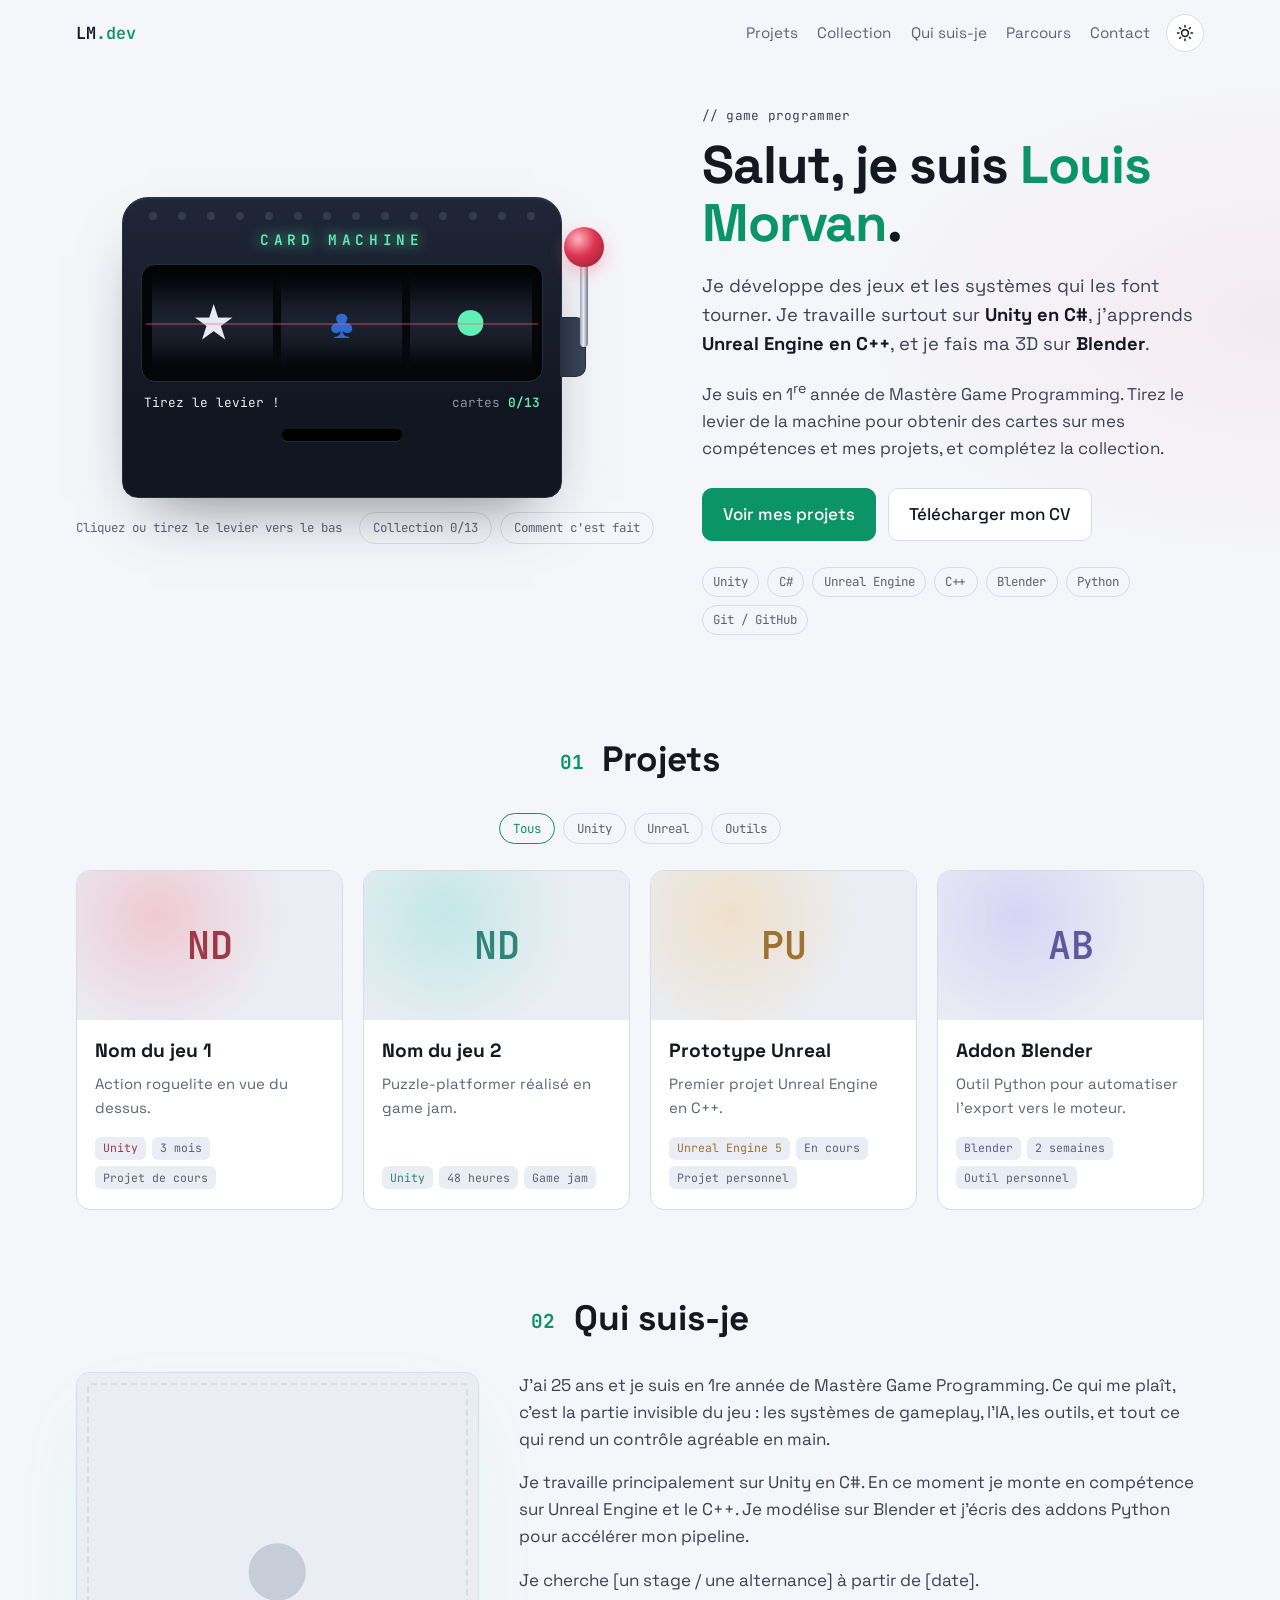
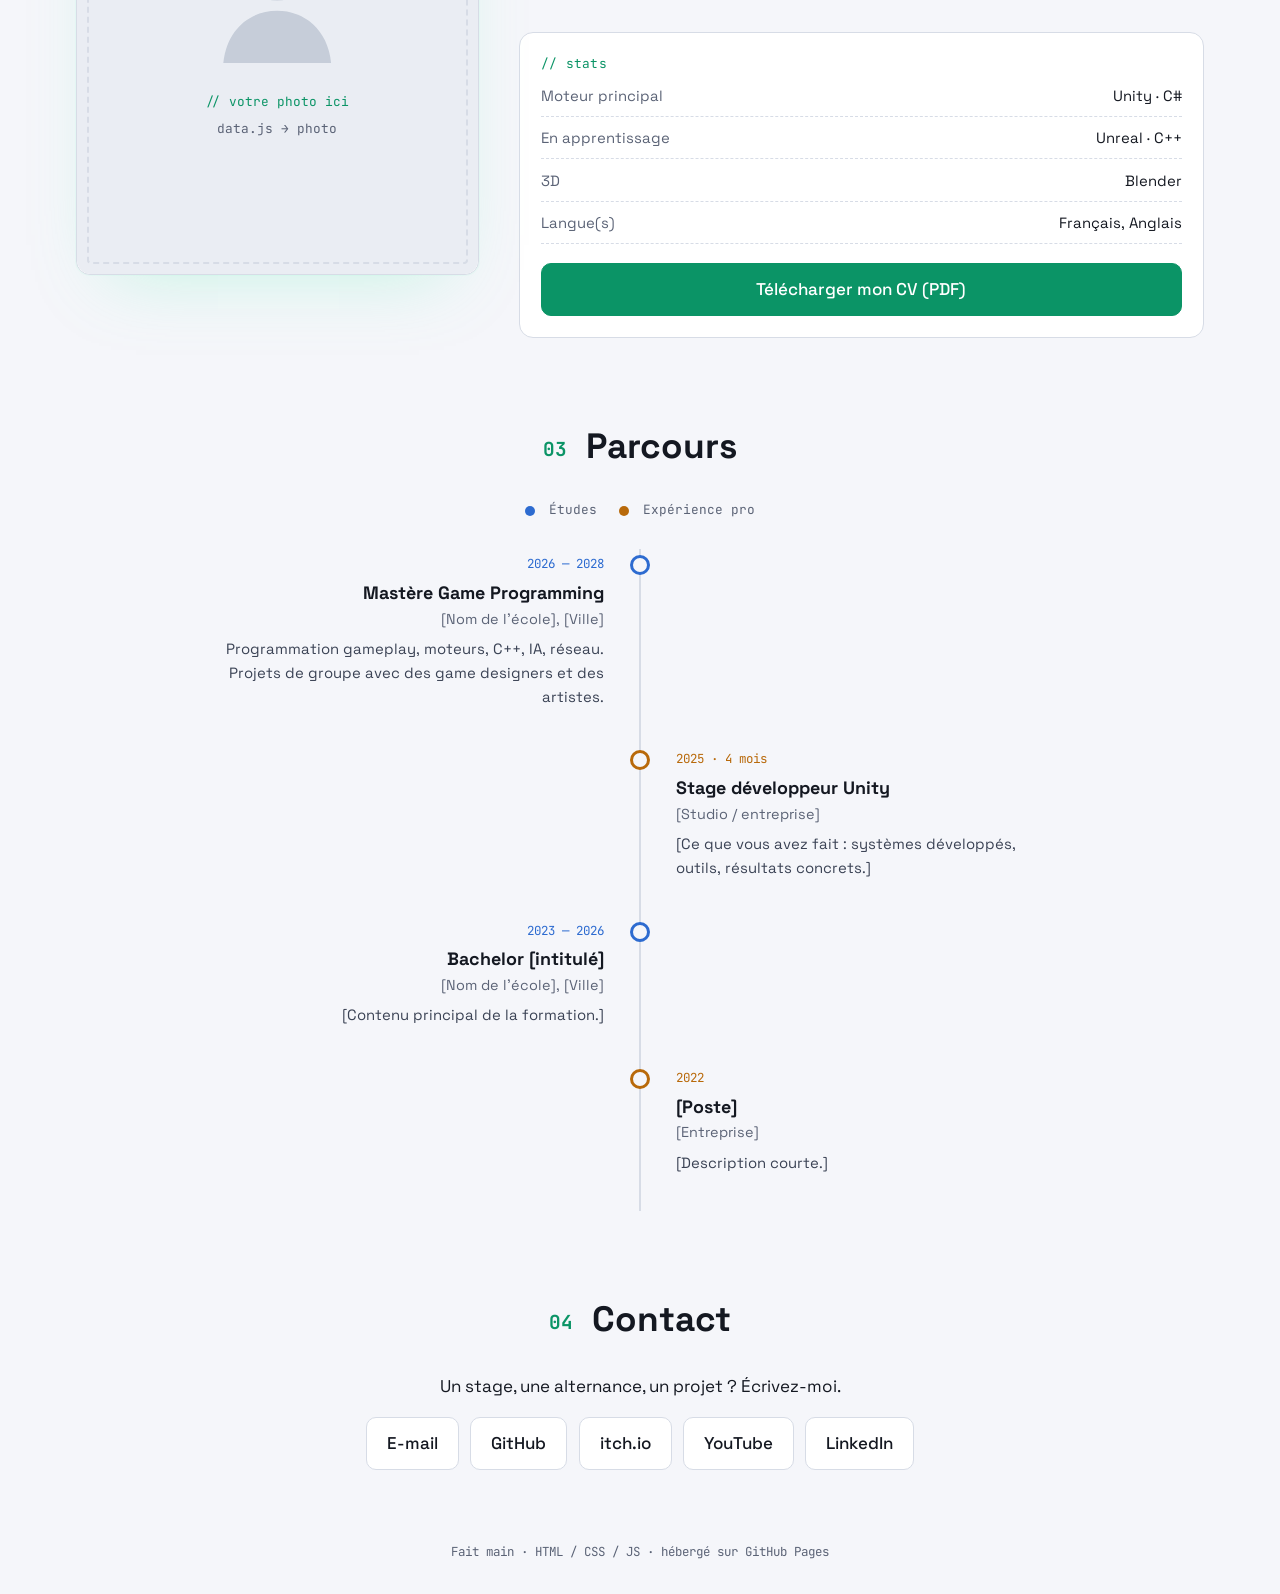
==== index.html @ ea968199 "Template portfolio La base du site avec le système de machine à sous intégré" ====
<!doctype html>
<html lang="fr">
<head>
  <meta charset="utf-8">
  <meta name="viewport" content="width=device-width, initial-scale=1">
  <title>Louis Morvan · Game Programmer</title>
  <meta name="description" content="Portfolio de Louis Morvan, Game Programmer (Unity / C#, Unreal / C++).">
  <link rel="preconnect" href="https://fonts.googleapis.com">
  <link rel="preconnect" href="https://fonts.gstatic.com" crossorigin>
  <link href="https://fonts.googleapis.com/css2?family=JetBrains+Mono:wght@400;600&family=Space+Grotesk:wght@400;500;700&display=swap" rel="stylesheet">
  <link rel="stylesheet" href="css/style.css">
  <script src="js/theme.js"></script>
</head>
<body>
  <header class="topbar">
    <a class="brand" href="index.html">LM<span>.dev</span></a>
    <div class="top-right">
      <nav>
        <a href="#projets">Projets</a>
        <a href="collection.html">Collection</a>
        <a href="#about">Qui suis-je</a>
        <a href="#parcours">Parcours</a>
        <a href="#contact">Contact</a>
      </nav>
      <button class="theme-toggle" id="themeToggle" type="button" aria-label="Changer de thème">
        <svg class="moon" viewBox="0 0 24 24" fill="none" stroke="currentColor" stroke-width="2" stroke-linecap="round" stroke-linejoin="round" aria-hidden="true"><path d="M21 12.8A9 9 0 1 1 11.2 3a7 7 0 0 0 9.8 9.8z"/></svg>
        <svg class="sun" viewBox="0 0 24 24" fill="none" stroke="currentColor" stroke-width="2" stroke-linecap="round" aria-hidden="true"><circle cx="12" cy="12" r="4.5"/><path d="M12 2v2M12 20v2M4.9 4.9l1.4 1.4M17.7 17.7l1.4 1.4M2 12h2M20 12h2M4.9 19.1l1.4-1.4M17.7 6.3l1.4-1.4"/></svg>
      </button>
    </div>
  </header>

  <main class="wrap">
    <!-- HERO : jeu + intro -->
    <section class="hero" id="top">
      <div class="slot-shell">
        <div class="slot-area">
          <div class="machine" id="machine" aria-label="Machine à cartes">
            <div class="m-top">
              <div class="m-lights" id="mLights" aria-hidden="true"></div>
              <p class="m-title mono">CARD&nbsp;MACHINE</p>
            </div>
            <div class="m-window" aria-hidden="true">
              <div class="reel"><div class="strip"></div></div>
              <div class="reel"><div class="strip"></div></div>
              <div class="reel"><div class="strip"></div></div>
              <div class="payline"></div>
            </div>
            <div class="m-info mono">
              <span id="slotMsg" aria-live="polite">Tirez le levier !</span>
              <span>cartes <b data-card-count>0/0</b></span>
            </div>
            <div class="m-slot" aria-hidden="true">
              <div class="m-mouth"></div>
              <div class="eject-clip"><div class="card-eject" id="cardEject"></div></div>
            </div>
          </div>
          <div class="lever" id="lever">
            <div class="lever-base" aria-hidden="true"></div>
            <div class="lever-stick" id="leverStick" aria-hidden="true"></div>
            <button class="lever-ball" id="leverBall" type="button" aria-label="Tirer le levier"></button>
          </div>
        </div>
        <div class="game-bar">
          <span class="mono muted">Cliquez ou tirez le levier vers le bas</span>
          <div class="game-buttons">
            <a class="chip" href="collection.html">Collection <span data-card-count>0/0</span></a>
            <button class="chip" id="btnHow" type="button" aria-expanded="false">Comment c'est fait</button>
          </div>
        </div>
        <div class="how" id="howPanel" hidden>
          <p class="mono label">// sous le capot</p>
          <ul>
            <li><b>Tirage pondéré sans remise</b> : chaque rareté a un poids, et une carte obtenue sort du tirage. Pas de doublon possible.</li>
            <li><b>Rouleaux</b> : bandes de symboles générées à chaque tirage, animées en CSS avec une courbe qui dépasse légèrement pour l'effet de rebond. Les cartes Or font durer le 3e rouleau.</li>
            <li><b>Levier</b> : glisser avec les Pointer Events, retour en ressort (<i>ease-out-back</i>) calculé à la main.</li>
            <li><b>Sauvegarde</b> de la collection dans le navigateur (localStorage).</li>
            <li>Toutes les cartes sont décrites dans un seul fichier de données, comme des ScriptableObjects.</li>
          </ul>
          <p class="mono label" style="margin-top:.8rem">// chances au prochain tirage</p>
          <ul class="odds" id="slotOdds"></ul>
        </div>
      </div>

      <div class="intro">
        <p class="mono label">// game programmer</p>
        <h1>Salut, je suis <span class="accent">Louis Morvan</span>.</h1>
        <p class="lead">Je développe des jeux et les systèmes qui les font tourner. Je travaille surtout sur
          <b>Unity en C#</b>, j'apprends <b>Unreal Engine en C++</b>, et je fais ma 3D sur <b>Blender</b>.</p>
        <p>Je suis en 1<sup>re</sup> année de Mastère Game Programming. Tirez le levier de la machine pour obtenir des cartes
          sur mes compétences et mes projets, et complétez la collection.</p>
        <div class="cta">
          <a class="btn primary" href="#projets">Voir mes projets</a>
          <a class="btn" href="assets/CV_Louis_Morvan.pdf" download>Télécharger mon CV</a>
        </div>
        <ul class="tags" id="skillTags"></ul>
      </div>
    </section>

    <!-- PROJETS -->
    <section id="projets" class="section">
      <h2 class="section-title"><span class="mono">01</span> Projets</h2>
      <div class="filters" id="filters" role="group" aria-label="Filtrer les projets"></div>
      <div class="cards" id="projectCards"></div>
    </section>

    <!-- QUI SUIS-JE -->
    <section id="about" class="section">
      <h2 class="section-title"><span class="mono">02</span> Qui suis-je</h2>
      <div class="about">
        <figure class="about-photo" id="aboutPhoto">
          <!-- Rempli par site.js : la photo définie dans data.js (photo: "assets/photo.jpg"), sinon un placeholder -->
        </figure>
        <div class="about-main">
        <div class="about-text" id="aboutText"></div>
        <aside class="about-card">
          <p class="mono label">// stats</p>
          <dl class="stats" id="aboutStats"></dl>
          <a class="btn primary full" href="assets/CV_Louis_Morvan.pdf" download>Télécharger mon CV (PDF)</a>
        </aside>
        </div>
      </div>
    </section>

    <!-- PARCOURS -->
    <section id="parcours" class="section">
      <h2 class="section-title"><span class="mono">03</span> Parcours</h2>
      <div class="timeline-legend mono">
        <span><i class="dot edu"></i> Études</span>
        <span><i class="dot pro"></i> Expérience pro</span>
      </div>
      <ol class="timeline" id="timeline"></ol>
    </section>

    <!-- CONTACT -->
    <section id="contact" class="section contact">
      <h2 class="section-title"><span class="mono">04</span> Contact</h2>
      <p>Un stage, une alternance, un projet ? Écrivez-moi.</p>
      <div class="links" id="contactLinks"></div>
    </section>
  </main>

  <footer class="footer mono muted">Fait main · HTML / CSS / JS · hébergé sur GitHub Pages</footer>

  <script src="js/data.js"></script>
  <script src="js/site.js"></script>
  <script src="js/cards.js"></script>
  <script src="js/slots.js"></script>
</body>
</html>
---- css/style.css ----
:root {
  --bg: #0d0f14;
  --bg-2: #141821;
  --panel: #181d28;
  --line: #262d3b;
  --text: #e8ebf2;
  --muted: #8b93a7;
  --text-2: #c9cfdc;
  --accent: #5ef0b5;
  --on-accent: #062317;
  --accent-2: #ff5d73;
  --edu: #6aa8ff;
  --pro: #ffb84d;
  --topbar: rgba(13, 15, 20, .82);
  --glow-1: rgba(94, 240, 181, .08);
  --glow-2: rgba(255, 93, 115, .06);
  --placeholder: #2a3142;
  color-scheme: dark;
  --radius: 14px;
  --max: 1160px;
  --font: "Space Grotesk", system-ui, sans-serif;
  --mono: "JetBrains Mono", ui-monospace, monospace;
}

* { box-sizing: border-box; }
html { scroll-behavior: smooth; }
body {
  margin: 0;
  background:
    radial-gradient(900px 500px at 15% -10%, var(--glow-1), transparent 60%),
    radial-gradient(700px 400px at 100% 10%, var(--glow-2), transparent 60%),
    var(--bg);
  color: var(--text);
  font-family: var(--font);
  font-size: 17px;
  line-height: 1.6;
  -webkit-font-smoothing: antialiased;
  transition: background-color .3s, color .3s;
}
a { color: inherit; }
img { max-width: 100%; display: block; }
button { font: inherit; }
code, kbd { font-family: var(--mono); font-size: .85em; background: var(--bg-2); border: 1px solid var(--line); border-radius: 5px; padding: 0 .35em; }

.mono { font-family: var(--mono); }
.muted { color: var(--muted); }
.accent { color: var(--accent); }
.label { font-family: var(--mono); font-size: .8rem; color: var(--accent); margin: 0 0 .6rem; letter-spacing: .02em; }

/* ---------- Layout ---------- */
.wrap { max-width: var(--max); margin: 0 auto; padding: 0 16px; }
.topbar {
  position: sticky; top: 0; z-index: 20;
  display: flex; align-items: center; justify-content: space-between; gap: 1rem;
  max-width: var(--max); margin: 0 auto; padding: 14px 16px;
  background: var(--topbar); backdrop-filter: blur(10px);
}
.brand { font-family: var(--mono); font-weight: 600; text-decoration: none; font-size: 1.05rem; }
.brand span { color: var(--accent); }
.topbar nav { display: flex; gap: 1.2rem; flex-wrap: wrap; }
.topbar nav a { text-decoration: none; color: var(--muted); font-size: .95rem; }
.topbar nav a:hover { color: var(--text); }

.section { padding: 72px 0 8px; }
.section-title { font-size: clamp(1.6rem, 3vw, 2.2rem); margin: 0 0 1.6rem; text-align: center; }
.section-title .mono { color: var(--accent); font-size: .55em; vertical-align: middle; margin-right: .5em; }

/* ---------- Buttons ---------- */
.btn {
  display: inline-flex; align-items: center; justify-content: center; gap: .5rem;
  padding: .75rem 1.25rem; border-radius: 10px; border: 1px solid var(--line);
  background: var(--panel); color: var(--text); text-decoration: none; font-weight: 500;
  transition: transform .15s, border-color .15s, background .15s;
}
.btn:hover { transform: translateY(-2px); border-color: var(--accent); }
.btn.primary { background: var(--accent); color: var(--on-accent); border-color: var(--accent); }
.btn.full { width: 100%; }
.chip {
  font-family: var(--mono); font-size: .78rem; color: var(--muted);
  background: transparent; border: 1px solid var(--line); border-radius: 999px;
  padding: .3rem .8rem; cursor: pointer;
}
.chip:hover, .chip[aria-pressed="true"], .chip[aria-expanded="true"] { color: var(--accent); border-color: var(--accent); }

/* ---------- Hero ---------- */
.hero {
  display: grid; grid-template-columns: minmax(0, 1.15fr) minmax(0, 1fr);
  gap: 48px; align-items: center; padding: 40px 0 24px;
}
.game-bar { display: flex; justify-content: space-between; align-items: center; gap: .8rem; margin-top: .9rem; flex-wrap: wrap; font-size: .78rem; }
.game-buttons { display: flex; gap: .5rem; }
.game-buttons a.chip { text-decoration: none; }
.how { margin-top: .8rem; background: var(--panel); border: 1px solid var(--line); border-radius: var(--radius); padding: 1rem 1.2rem; font-size: .92rem; }
.how ul { margin: 0; padding-left: 1.1rem; }
.how li { margin: .25rem 0; }
.how .odds { list-style: none; padding: 0; display: flex; gap: 1rem; flex-wrap: wrap; font-family: var(--mono); font-size: .82rem; }

.intro h1 { font-size: clamp(2rem, 4.4vw, 3.3rem); line-height: 1.1; margin: 0 0 1rem; letter-spacing: -.02em; }
.intro .lead { font-size: 1.15rem; }
.intro p { color: var(--text-2); }
.intro b { color: var(--text); }
.cta { display: flex; gap: .8rem; flex-wrap: wrap; margin: 1.6rem 0; }
.tags { list-style: none; padding: 0; margin: 0; display: flex; flex-wrap: wrap; gap: .5rem; }
.tags li { font-family: var(--mono); font-size: .78rem; padding: .25rem .65rem; border: 1px solid var(--line); border-radius: 999px; color: var(--muted); }

/* ---------- Projects ---------- */
.filters { display: flex; justify-content: center; flex-wrap: wrap; gap: .5rem; margin-bottom: 1.6rem; }
.cards { display: grid; grid-template-columns: repeat(auto-fill, minmax(260px, 1fr)); gap: 20px; }
.card {
  --c: var(--accent);
  position: relative; display: flex; flex-direction: column;
  background: var(--panel); border: 1px solid var(--line); border-radius: var(--radius);
  overflow: hidden; text-decoration: none; transition: transform .2s, border-color .2s, box-shadow .2s;
}
.card:hover, .card:focus-visible { transform: translateY(-4px); border-color: var(--c); box-shadow: 0 20px 50px -25px var(--c); outline: none; }
.card .cover { aspect-ratio: 16 / 9; background: var(--bg-2); position: relative; overflow: hidden; }
.card .cover img { width: 100%; height: 100%; object-fit: cover; }
.cover-gen { width: 100%; height: 100%; display: grid; place-items: center; font-family: var(--mono); font-size: 2.4rem; font-weight: 600; color: var(--c);
  background: radial-gradient(circle at 30% 30%, color-mix(in srgb, var(--c) 25%, transparent), transparent 60%),
              repeating-linear-gradient(0deg, transparent 0 23px, rgba(255,255,255,.04) 23px 24px),
              repeating-linear-gradient(90deg, transparent 0 23px, rgba(255,255,255,.04) 23px 24px), var(--bg-2); }
.card .body { padding: 1rem 1.1rem 1.2rem; display: flex; flex-direction: column; gap: .35rem; flex: 1; }
.card h3 { margin: 0; font-size: 1.2rem; }
.card p { margin: 0; color: var(--muted); font-size: .93rem; }
.card .meta { display: flex; flex-wrap: wrap; gap: .4rem; margin-top: auto; padding-top: .7rem; }
.card .meta span { font-family: var(--mono); font-size: .72rem; padding: .15rem .5rem; border-radius: 6px; background: var(--bg-2); color: var(--muted); }
.card .meta span:first-child { color: var(--c); }
.card .arrow { position: absolute; top: .8rem; right: .8rem; font-family: var(--mono); background: rgba(0,0,0,.55); padding: .1rem .5rem; border-radius: 6px; opacity: 0; transition: opacity .2s; }
.card:hover .arrow { opacity: 1; }

/* ---------- About ---------- */
.about { display: grid; grid-template-columns: minmax(0, 1fr) minmax(0, 1.7fr); gap: 40px; align-items: start; }
.about-main { display: grid; gap: 1.4rem; }
.about-photo { margin: 0; aspect-ratio: 4 / 5; border-radius: var(--radius); overflow: hidden; position: relative;
  border: 1px solid var(--line); background: var(--panel);
  box-shadow: 0 0 0 1px rgba(94, 240, 181, .06), 0 30px 70px -35px rgba(94, 240, 181, .35); }
.about-photo img { width: 100%; height: 100%; object-fit: cover; }
.photo-placeholder { position: absolute; inset: 0; display: flex; flex-direction: column; align-items: center; justify-content: center; gap: .4rem;
  font-size: .8rem; color: var(--accent);
  background: repeating-linear-gradient(45deg, transparent 0 14px, rgba(255,255,255,.025) 14px 28px), var(--bg-2);
  outline: 2px dashed var(--line); outline-offset: -12px; border-radius: inherit; }
.photo-placeholder svg { width: 42%; fill: var(--placeholder); margin-bottom: .6rem; }
.about-text p { margin: 0 0 1rem; color: var(--text-2); }
.about-card { background: var(--panel); border: 1px solid var(--line); border-radius: var(--radius); padding: 1.3rem; }
.stats { margin: 0 0 1.2rem; display: grid; gap: .6rem; }
.stats div { display: flex; justify-content: space-between; gap: 1rem; border-bottom: 1px dashed var(--line); padding-bottom: .5rem; font-size: .93rem; }
.stats dt { color: var(--muted); }
.stats dd { margin: 0; text-align: right; }

/* ---------- Timeline ---------- */
.timeline-legend { display: flex; justify-content: center; gap: 1.4rem; font-size: .8rem; color: var(--muted); margin-bottom: 1.8rem; }
.dot { display: inline-block; width: 10px; height: 10px; border-radius: 50%; margin-right: .35rem; vertical-align: middle; }
.dot.edu { background: var(--edu); } .dot.pro { background: var(--pro); }
.timeline { list-style: none; margin: 0 auto; padding: 0; position: relative; max-width: 900px; }
.timeline::before { content: ""; position: absolute; left: 50%; top: 0; bottom: 0; width: 2px; background: var(--line); transform: translateX(-50%); }
.tl-item { position: relative; width: 50%; padding: 0 36px 36px; }
.tl-item:nth-child(odd) { left: 0; text-align: right; }
.tl-item:nth-child(even) { left: 50%; }
.tl-item::after { content: ""; position: absolute; top: 6px; width: 14px; height: 14px; border-radius: 50%; background: var(--bg); border: 3px solid var(--edu); }
.tl-item.pro::after { border-color: var(--pro); }
.tl-item:nth-child(odd)::after { right: -10px; }
.tl-item:nth-child(even)::after { left: -10px; }
.tl-item .date { font-family: var(--mono); font-size: .78rem; color: var(--edu); }
.tl-item.pro .date { color: var(--pro); }
.tl-item h3 { margin: .15rem 0 0; font-size: 1.12rem; }
.tl-item .place { color: var(--muted); font-size: .9rem; }
.tl-item p { margin: .4rem 0 0; font-size: .93rem; color: var(--text-2); }
.tl-item { opacity: 0; transform: translateY(16px); transition: opacity .5s, transform .5s; }
.tl-item.in { opacity: 1; transform: none; }

/* ---------- Contact / footer ---------- */
.contact { text-align: center; }
.links { display: flex; justify-content: center; flex-wrap: wrap; gap: .7rem; margin-top: 1rem; }
.footer { text-align: center; padding: 64px 16px 32px; font-size: .78rem; }

/* ---------- Project page (style Inspector) ---------- */
.project-page { padding-top: 24px; }
.p-head { text-align: center; max-width: 760px; margin: 0 auto 2rem; }
.p-head h1 { font-size: clamp(2rem, 5vw, 3.2rem); margin: .2rem 0 .4rem; line-height: 1.1; }
.p-head .tagline { color: var(--muted); font-size: 1.15rem; margin: 0; }
.p-grid { display: grid; grid-template-columns: minmax(0, 1.7fr) minmax(0, 1fr); gap: 28px; align-items: start; }
.media { border-radius: var(--radius); overflow: hidden; border: 1px solid var(--line); background: var(--bg-2); aspect-ratio: 16 / 9; position: relative; }
.media iframe { width: 100%; height: 100%; border: 0; display: block; }
.yt-lite { all: unset; cursor: pointer; position: absolute; inset: 0; background-size: cover; background-position: center; display: grid; place-items: center; }
.yt-lite::after { content: "▶"; width: 72px; height: 50px; border-radius: 12px; background: rgba(0,0,0,.7); color: #fff; display: grid; place-items: center; font-size: 1.4rem; }
.yt-lite:hover::after { background: #e62117; }
.media .empty { position: absolute; inset: 0; display: grid; place-items: center; color: var(--muted); font-family: var(--mono); font-size: .85rem; text-align: center; padding: 1rem; }
.block { margin-top: 2rem; }
.block h2 { font-size: 1.3rem; margin: 0 0 .8rem; }
.block ul { padding-left: 1.2rem; margin: 0; }
.block li { margin: .35rem 0; color: var(--text-2); }
.challenge { background: var(--panel); border: 1px solid var(--line); border-left: 3px solid var(--c, var(--accent)); border-radius: 10px; padding: .9rem 1.1rem; margin-bottom: .8rem; }
.challenge h3 { margin: 0 0 .3rem; font-size: 1rem; }
.challenge p { margin: 0; color: var(--text-2); font-size: .95rem; }
.itch-embed { width: 100%; max-width: 552px; height: 167px; border: 0; border-radius: 10px; }

.inspector { position: sticky; top: 76px; background: var(--panel); border: 1px solid var(--line); border-radius: var(--radius); overflow: hidden; font-size: .88rem; }
.inspector header { display: flex; align-items: center; gap: .5rem; padding: .6rem .9rem; background: var(--bg-2); border-bottom: 1px solid var(--line); font-family: var(--mono); font-size: .78rem; color: var(--muted); }
.inspector header b { color: var(--text); }
.comp { border-bottom: 1px solid var(--line); }
.comp summary { list-style: none; cursor: pointer; padding: .55rem .9rem; font-family: var(--mono); font-size: .8rem; font-weight: 600; display: flex; gap: .5rem; align-items: center; }
.comp summary::-webkit-details-marker { display: none; }
.comp summary::before { content: "▸"; color: var(--muted); transition: transform .15s; }
.comp[open] summary::before { transform: rotate(90deg); }
.comp summary i { width: 10px; height: 10px; border-radius: 2px; background: var(--c, var(--accent)); }
.field { display: grid; grid-template-columns: 42% 1fr; gap: .5rem; padding: .3rem .9rem .3rem 1.9rem; align-items: center; }
.field span:first-child { color: var(--muted); }
.field span:last-child { background: var(--bg); border: 1px solid var(--line); border-radius: 5px; padding: .15rem .5rem; overflow-wrap: anywhere; }
.comp .pad { height: .4rem; }
.inspector .actions { padding: .9rem; display: grid; gap: .5rem; }
.p-nav { display: flex; justify-content: space-between; gap: 1rem; margin-top: 3rem; flex-wrap: wrap; }

/* ---------- Responsive ---------- */
@media (max-width: 900px) {
  .hero, .about, .p-grid { grid-template-columns: 1fr; }
  .hero { gap: 28px; padding-top: 16px; }
  .intro { text-align: center; }
  .cta, .tags { justify-content: center; }
  .inspector { position: static; }
}
@media (max-width: 640px) {
  .topbar nav { gap: .8rem; }
  .topbar nav a { font-size: .85rem; }
  .timeline::before { left: 10px; }
  .tl-item, .tl-item:nth-child(even), .tl-item:nth-child(odd) { width: 100%; left: 0; text-align: left; padding: 0 0 28px 32px; }
  .tl-item:nth-child(odd)::after, .tl-item:nth-child(even)::after { left: 0; right: auto; }
}
@media (prefers-reduced-motion: reduce) {
  html { scroll-behavior: auto; }
  .tl-item { opacity: 1; transform: none; transition: none; }
}

/* =========================================================================
   MACHINE À SOUS
   ========================================================================= */
.slot-area { display: flex; align-items: center; justify-content: center; }
.machine {
  position: relative; flex: 1; max-width: 440px; cursor: pointer; user-select: none;
  background: linear-gradient(180deg, #1f2637, #121621 70%);
  border: 1px solid var(--line); border-radius: 26px 26px 16px 16px; padding: 14px 18px 0;
  box-shadow: inset 0 1px 0 rgba(255,255,255,.07), 0 30px 80px -30px rgba(94,240,181,.28);
  --light: var(--accent);
}
.m-lights { display: flex; justify-content: space-between; padding: 0 8px; }
.m-lights i { width: 8px; height: 8px; border-radius: 50%; background: #343b4c; animation: blink 1.4s infinite; animation-delay: calc(var(--i) * .1s); }
.machine.busy .m-lights i { animation-duration: .35s; }
@keyframes blink { 0%, 100% { background: #343b4c; box-shadow: none; } 50% { background: var(--light); box-shadow: 0 0 10px var(--light); } }
.m-title { text-align: center; margin: .5rem 0 .8rem; letter-spacing: .32em; font-size: .9rem; font-weight: 600; color: var(--light); text-shadow: 0 0 14px var(--light); }

.m-window {
  position: relative; display: grid; grid-template-columns: repeat(3, 1fr); gap: 8px; padding: 10px;
  background: #07080b; border: 1px solid var(--line); border-radius: 14px;
  box-shadow: inset 0 10px 24px rgba(0,0,0,.7); transition: box-shadow .3s;
}
.reel { height: 96px; overflow: hidden; border-radius: 9px; position: relative; background: linear-gradient(#0d1017, #1c2230 50%, #0d1017); }
.reel::after { content: ""; position: absolute; inset: 0; pointer-events: none; background: linear-gradient(rgba(0,0,0,.65), transparent 30%, transparent 70%, rgba(0,0,0,.65)); }
.reel.stopped { animation: bump .28s ease-out; }
@keyframes bump { 40% { transform: translateY(3px); } }
.strip { will-change: transform; }
.sym { height: 96px; display: grid; place-items: center; font-family: var(--mono); font-size: 2.6rem; font-weight: 600; color: #cfd6e4; }
.sym[data-s="7"] { color: #f5c84c; text-shadow: 0 0 16px rgba(245,200,76,.5); }
.sym[data-s="★"] { color: #e6ebf3; }
.sym[data-s="◆"] { color: #d98b4f; }
.sym[data-s="♥"] { color: var(--accent-2); }
.sym[data-s="●"] { color: var(--accent); }
.sym[data-s="♣"] { color: var(--edu); }
.sym[data-s="{ }"] { color: var(--muted); font-size: 2rem; }
.payline { position: absolute; left: 4px; right: 4px; top: 50%; height: 2px; background: rgba(255,93,115,.35); pointer-events: none; }

.machine.win-gold   { --light: #f5c84c; }
.machine.win-silver { --light: #dfe5ee; }
.machine.win-bronze { --light: #d98b4f; }
.machine[class*="win-"] .m-window { box-shadow: inset 0 10px 24px rgba(0,0,0,.7), 0 0 0 2px var(--light), 0 0 34px -4px var(--light); }

.m-info { display: flex; justify-content: space-between; gap: 1rem; font-size: .8rem; color: var(--muted); padding: .7rem .2rem .2rem; }
.m-info #slotMsg { color: var(--text); }
.m-info b { color: var(--light); font-weight: 600; }

.m-slot { position: relative; height: 80px; }
.m-mouth { position: absolute; left: 50%; top: 12px; width: 120px; height: 12px; transform: translateX(-50%); border-radius: 8px; background: #000; box-shadow: inset 0 3px 6px rgba(0,0,0,.9), 0 1px 0 rgba(255,255,255,.08); z-index: 2; }
.eject-clip { position: absolute; left: 50%; top: 18px; width: 64px; height: 62px; transform: translateX(-50%); overflow: hidden; }
.card-eject {
  width: 100%; height: 72px; border-radius: 6px; border: 2px solid var(--rar, var(--line));
  background: repeating-linear-gradient(45deg, #1d2333 0 6px, #151a25 6px 12px);
  transform: translateY(-100%); transition: transform .65s cubic-bezier(.2,.9,.3,1.25);
}
.card-eject.out { transform: translateY(-16%); }

/* Levier */
.lever { position: relative; width: 48px; height: 240px; flex: none; margin-left: -2px; }
.lever-base { position: absolute; left: 0; top: 50%; width: 26px; height: 60px; transform: translateY(-50%); border-radius: 0 10px 10px 0; background: linear-gradient(90deg, #2a3142, #3b4458); border: 1px solid var(--line); border-left: 0; }
.lever-stick { position: absolute; left: 50%; width: 8px; margin-left: -4px; border-radius: 4px; background: linear-gradient(90deg, #9aa3b5, #e8ebf2 45%, #6d7689); }
.lever-ball {
  position: absolute; left: 50%; top: 0; width: 40px; height: 40px; margin-left: -20px; padding: 0;
  border-radius: 50%; border: 0; cursor: grab; touch-action: none;
  background: radial-gradient(circle at 35% 30%, #ffb3be, var(--accent-2) 45%, #8f1f33);
  box-shadow: 0 6px 16px rgba(255,93,115,.35);
}
.lever-ball:active { cursor: grabbing; }
.lever-ball:focus-visible { outline: 3px solid var(--accent); outline-offset: 3px; }

/* =========================================================================
   CARTES
   ========================================================================= */
.r-gold   { --frame: linear-gradient(135deg, #fff3b0, #e2b13c 30%, #8a6416 55%, #f5d77a 80%, #b8862b); --rar: #f5c84c; }
.r-silver { --frame: linear-gradient(135deg, #ffffff, #c3cad6 30%, #6e7889 55%, #e9edf2 80%, #8a94a3); --rar: #dfe5ee; }
.r-bronze { --frame: linear-gradient(135deg, #ffd2a8, #c8834a 30%, #6b3a17 55%, #e3a46f 80%, #8a4f24); --rar: #d98b4f; }
.rc { font-family: var(--mono); font-size: .75rem; font-weight: 600; padding: .1rem .5rem; border-radius: 5px; background: var(--frame); color: #1a1206; }

.tcard {
  position: relative; display: block; aspect-ratio: 5 / 7; container-type: inline-size;
  padding: 5px; border-radius: 14px; background: var(--frame);
  color: var(--text); text-decoration: none; overflow: hidden;
  box-shadow: 0 18px 40px -20px rgba(0,0,0,.8);
  transition: transform .2s, box-shadow .2s;
}
.tc-inner { height: 100%; border-radius: 10px; overflow: hidden; display: flex; flex-direction: column; background: linear-gradient(180deg, #1b2130, #0f121a); }
.tc-band { display: flex; justify-content: space-between; gap: .5em; padding: 1.6cqi 4cqi; background: var(--frame); color: #1a1206; font-family: var(--mono); font-size: 4cqi; font-weight: 600; letter-spacing: .08em; text-transform: uppercase; }
.tc-band.bottom { margin-top: auto; text-transform: none; letter-spacing: .04em; }
.tc-art {
  aspect-ratio: 16 / 10; margin: 3.5cqi 3.5cqi 0; border-radius: 8px; overflow: hidden; display: grid; place-items: center;
  border: 1px solid rgba(255,255,255,.07);
  background: radial-gradient(circle at 50% 40%, color-mix(in srgb, var(--c) 30%, transparent), transparent 70%),
              repeating-linear-gradient(0deg, transparent 0 11px, rgba(255,255,255,.03) 11px 12px), #0b0d13;
}
.tc-art img { width: 100%; height: 100%; object-fit: contain; padding: 10%; }
.tcard.is-project .tc-art img { object-fit: cover; padding: 0; }
.tc-glyph { font-family: var(--mono); font-weight: 600; font-size: 17cqi; color: var(--c); text-shadow: 0 0 24px color-mix(in srgb, var(--c) 50%, transparent); }
.tc-body { padding: 3.5cqi 5cqi 2cqi; display: flex; flex-direction: column; gap: 1.2cqi; min-height: 0; }
.tc-kind { font-family: var(--mono); font-size: 3.8cqi; color: var(--rar); text-transform: uppercase; letter-spacing: .12em; }
.tc-body h3 { margin: 0; font-size: 8.5cqi; line-height: 1.1; }
.tc-stat { margin: 0; font-size: 5.4cqi; font-weight: 600; color: var(--rar); }
.tc-text { margin: 0; font-size: 4.5cqi; line-height: 1.4; color: #b9c0cf; display: -webkit-box; -webkit-line-clamp: 4; -webkit-box-orient: vertical; overflow: hidden; }
.tc-shine {
  position: absolute; inset: 0; pointer-events: none; border-radius: 14px; mix-blend-mode: overlay;
  background: linear-gradient(115deg, transparent 35%, rgba(255,255,255,.55) 47%, transparent 58%);
  background-size: 260% 100%; animation: shine 3.2s infinite;
}
@keyframes shine { 0% { background-position: 140% 0; } 55%, 100% { background-position: -90% 0; } }
.tcard.locked { filter: grayscale(.75) brightness(.55); }
.tcard.locked .tc-glyph { color: #4a5266; text-shadow: none; }
.tcard[role="button"] { cursor: pointer; }
.tcard[role="button"]:hover, .tcard[role="button"]:focus-visible { transform: translateY(-6px) rotate(-1deg); box-shadow: 0 26px 50px -22px var(--rar); outline: none; }

/* Fenêtre de révélation */
.card-modal { position: fixed; inset: 0; z-index: 50; display: grid; place-items: center; padding: 16px; }
.card-modal[hidden] { display: none; }
.cm-backdrop { position: absolute; inset: 0; background: rgba(5,6,9,.82); backdrop-filter: blur(6px); }
.cm-content { position: relative; display: flex; flex-direction: column; align-items: center; gap: 1rem; width: min(360px, 100%); }
.cm-title { margin: 0; color: var(--rar); font-size: .85rem; letter-spacing: .1em; text-transform: uppercase; text-align: center; }
.cm-stage { position: relative; width: min(300px, 74vw, 52vh); perspective: 1200px; }
.cm-flip { position: relative; transform-style: preserve-3d; }
.cm-front { backface-visibility: hidden; }
.cm-back { position: absolute; inset: 0; transform: rotateY(180deg); backface-visibility: hidden; border-radius: 14px; border: 5px solid var(--rar);
  background: repeating-linear-gradient(45deg, #1d2333 0 10px, #151a25 10px 20px); display: grid; place-items: center; }
.cm-back::after { content: "LM"; font-family: var(--mono); font-weight: 600; font-size: 3rem; color: var(--accent); }
.card-modal.reveal .cm-flip.go { animation: flipIn 1s cubic-bezier(.2,.8,.2,1) both; }
.card-modal:not(.reveal) .cm-flip.go { animation: pop .25s ease-out both; }
@keyframes flipIn {
  0% { transform: translateY(60px) rotateY(180deg) scale(.5); }
  55% { transform: translateY(0) rotateY(-14deg) scale(1.05); }
  100% { transform: none; }
}
@keyframes pop { from { transform: scale(.9); opacity: 0; } }
.card-modal.reveal .cm-stage::before {
  content: ""; position: absolute; inset: -35%; pointer-events: none;
  background: radial-gradient(circle, color-mix(in srgb, var(--rar) 45%, transparent), transparent 62%);
  animation: glow 1.4s .35s both;
}
@keyframes glow { from { opacity: 0; transform: scale(.4); } }
.cm-burst { position: absolute; left: 50%; top: 50%; pointer-events: none; }
.cm-burst i { position: absolute; left: -2px; top: -20px; width: 4px; height: 40px; border-radius: 2px; background: var(--rar); opacity: 0; animation: ray 1s .5s ease-out both; }
@keyframes ray {
  0% { opacity: 0; transform: rotate(var(--a)) translateY(-70px) scaleY(.3); }
  30% { opacity: 1; }
  100% { opacity: 0; transform: rotate(var(--a)) translateY(calc(-230px - var(--d))) scaleY(1); }
}
.cm-actions { display: flex; gap: .6rem; flex-wrap: wrap; justify-content: center; }

/* Page collection */
.collection { padding-top: 24px; }
.col-progress { max-width: 640px; margin: 0 auto 1.6rem; }
.col-progress-top { display: flex; justify-content: space-between; align-items: center; gap: 1rem; flex-wrap: wrap; margin-bottom: .5rem; }
.col-rarity { display: flex; gap: .4rem; flex-wrap: wrap; }
.col-track { height: 10px; border-radius: 99px; background: var(--bg-2); border: 1px solid var(--line); overflow: hidden; }
.col-bar { height: 100%; width: 0; background: linear-gradient(90deg, #d98b4f, #dfe5ee, #f5c84c); transition: width .6s; }
.col-empty { text-align: center; margin-bottom: 1.6rem; }
.filter-sep { width: 1px; background: var(--line); margin: 0 .3rem; }
.tgrid { display: grid; grid-template-columns: repeat(auto-fill, minmax(190px, 1fr)); gap: 22px; }
.col-tools { display: flex; justify-content: center; gap: .7rem; flex-wrap: wrap; margin-top: 2.4rem; }

@media (max-width: 640px) {
  .tgrid { grid-template-columns: repeat(2, minmax(0, 1fr)); gap: 12px; }
  .reel, .sym { height: 80px; }
  .sym { font-size: 2.1rem; }
}
@media (prefers-reduced-motion: reduce) {
  .m-lights i, .tc-shine { animation: none; }
  .card-modal .cm-flip.go, .cm-burst i, .card-modal.reveal .cm-stage::before { animation-duration: .01s; animation-delay: 0s; }
}

@media (max-width: 900px) {
  .about-photo { width: 100%; max-width: 320px; margin: 0 auto; }
}

/* =========================================================================
   THÈME CLAIR (mode jour)
   ========================================================================= */
:root[data-theme="light"] {
  --bg: #f5f6fa;
  --bg-2: #eaedf3;
  --panel: #ffffff;
  --line: #d7dce6;
  --text: #141821;
  --text-2: #3a4254;
  --muted: #5b6376;
  --accent: #0b9466;
  --on-accent: #ffffff;
  --accent-2: #dc3450;
  --edu: #2d6bd0;
  --pro: #b8690a;
  --topbar: rgba(245, 246, 250, .86);
  --glow-1: rgba(11, 148, 102, .10);
  --glow-2: rgba(220, 52, 80, .06);
  --placeholder: #c6cdd9;
  color-scheme: light;
}
/* La machine et les cartes sont des "objets" : elles gardent leurs couleurs sombres dans les deux thèmes */
:root[data-theme="light"] .machine,
:root[data-theme="light"] .lever,
:root[data-theme="light"] .tcard,
:root[data-theme="light"] .cm-title {
  --bg-2: #141821; --panel: #181d28; --line: #262d3b;
  --text: #e8ebf2; --muted: #8b93a7; --accent: #5ef0b5;
}
:root[data-theme="light"] .machine:not([class*="win-"]) { --light: #5ef0b5; }
:root[data-theme="light"] .machine { box-shadow: inset 0 1px 0 rgba(255,255,255,.07), 0 30px 60px -28px rgba(20, 24, 33, .55); }
:root[data-theme="light"] .tcard { box-shadow: 0 18px 36px -20px rgba(20, 24, 33, .55); }
:root[data-theme="light"] .card:hover { box-shadow: 0 20px 50px -28px var(--c); }
:root[data-theme="light"] .tcard.locked { filter: grayscale(.8) brightness(.8) opacity(.75); }

/* Bouton jour / nuit */
.top-right { display: flex; align-items: center; gap: 1rem; }
.theme-toggle {
  flex: none; width: 38px; height: 38px; display: grid; place-items: center; padding: 0; cursor: pointer;
  border-radius: 50%; border: 1px solid var(--line); background: var(--panel); color: var(--text);
  transition: border-color .15s, transform .3s;
}
.theme-toggle:hover { border-color: var(--accent); color: var(--accent); }
.theme-toggle:focus-visible { outline: 2px solid var(--accent); outline-offset: 2px; }
.theme-toggle svg { width: 18px; height: 18px; }
.theme-toggle .sun { display: none; }
:root[data-theme="light"] .theme-toggle .sun { display: block; }
:root[data-theme="light"] .theme-toggle .moon { display: none; }
@media (max-width: 640px) { .top-right { gap: .6rem; } }
/* Couleurs de projet assombries pour rester lisibles sur fond clair */
:root[data-theme="light"] .card .meta span:first-child,
:root[data-theme="light"] .cover-gen { color: color-mix(in srgb, var(--c) 62%, #000); }
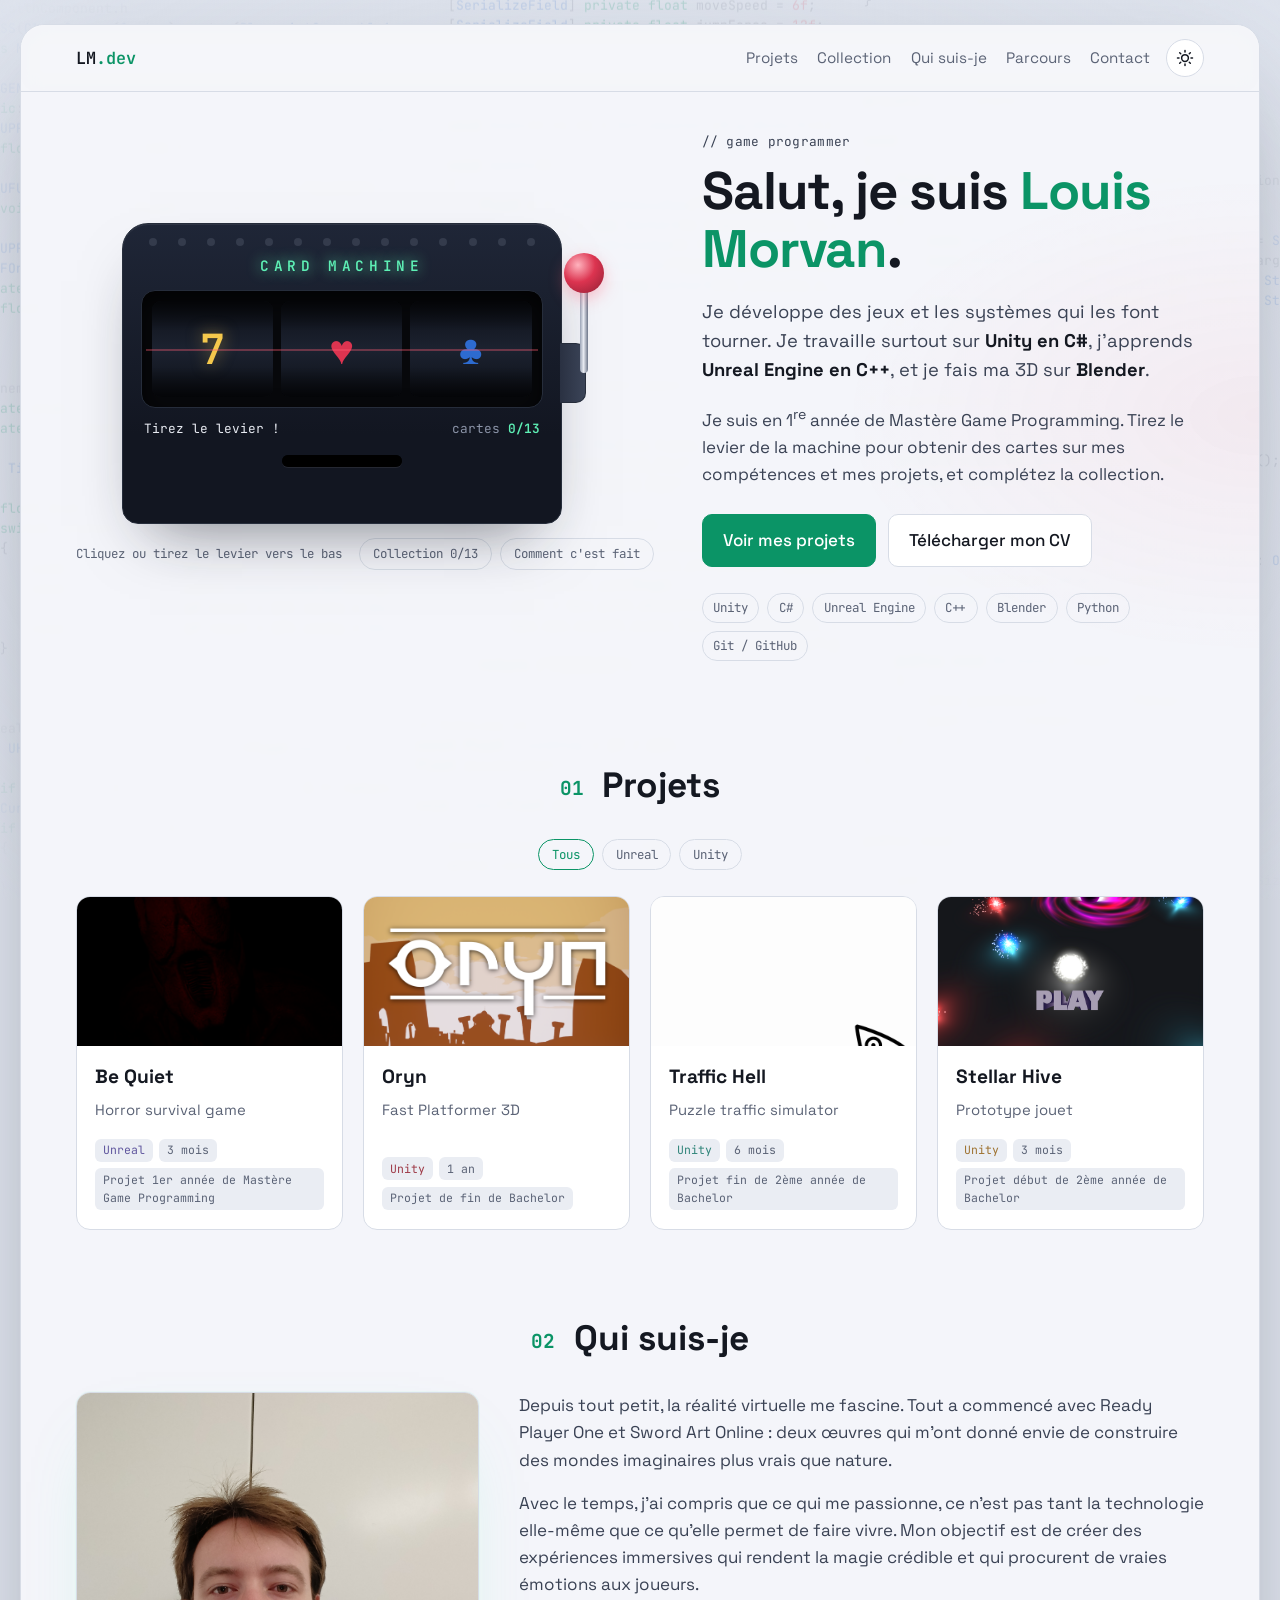
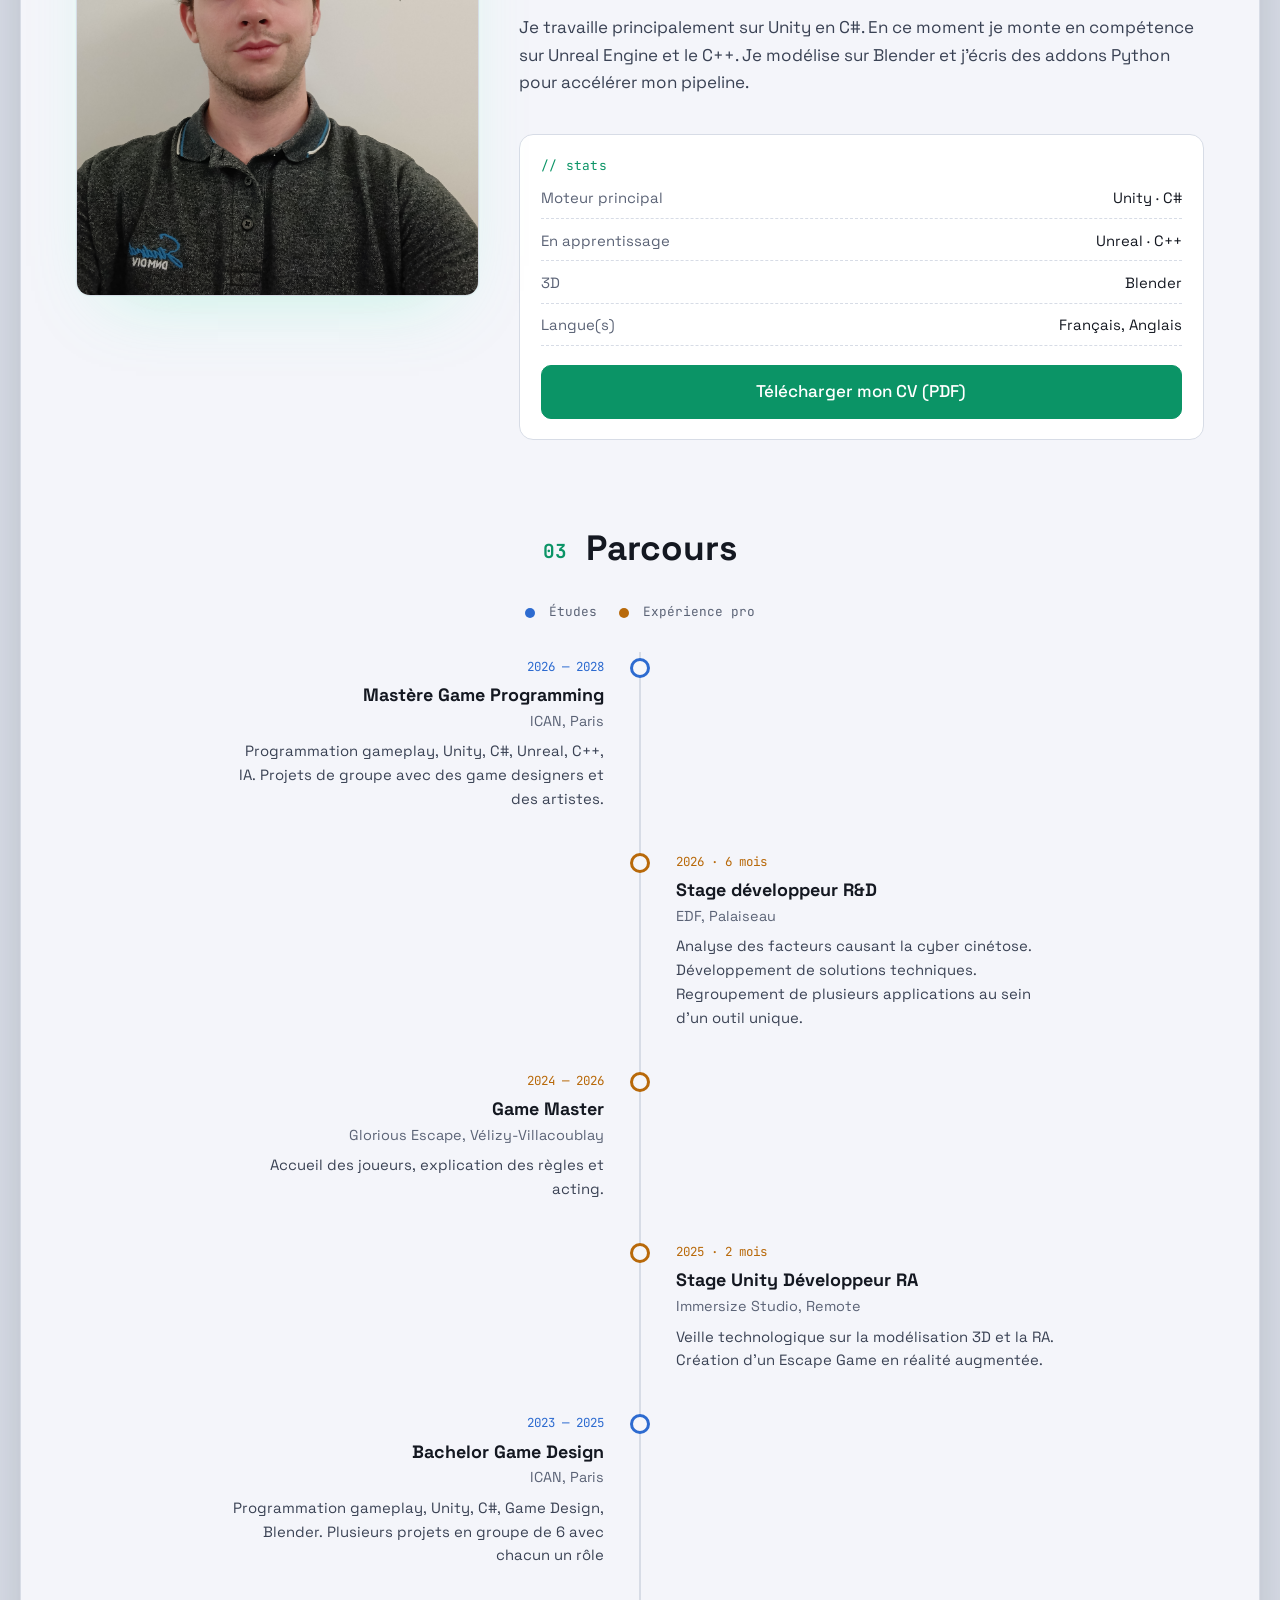
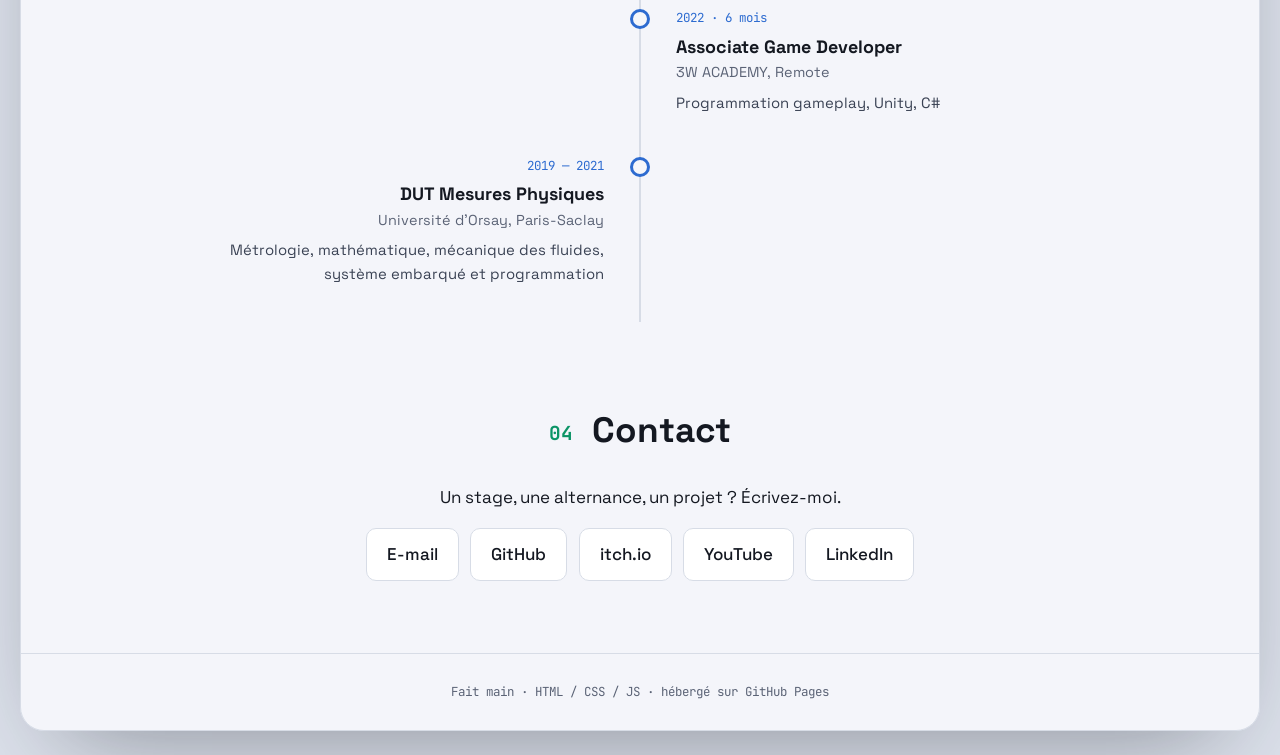
==== commit cb436baa: "Fix : mise en page" ====
--- a/index.html
+++ b/index.html
@@ -12,6 +12,7 @@
   <script src="js/theme.js"></script>
 </head>
 <body>
+  <div class="frame">
   <header class="topbar">
     <a class="brand" href="index.html">LM<span>.dev</span></a>
     <div class="top-right">
@@ -140,6 +141,9 @@
   </main>
 
   <footer class="footer mono muted">Fait main · HTML / CSS / JS · hébergé sur GitHub Pages</footer>
+  </div>
+
+  <script src="js/bg.js"></script>
 
   <script src="js/data.js"></script>
   <script src="js/site.js"></script>
--- a/css/style.css
+++ b/css/style.css
@@ -15,6 +15,15 @@
   --glow-1: rgba(94, 240, 181, .08);
   --glow-2: rgba(255, 93, 115, .06);
   --placeholder: #2a3142;
+  --page-bg: #05060a;
+  --frame-bg: rgba(13, 15, 20, .96);
+  --frame-r: 24px;
+  --code-base: rgba(139, 147, 167, .20);
+  --code-kw: rgba(94, 240, 181, .30);
+  --code-type: rgba(106, 168, 255, .28);
+  --code-str: rgba(255, 184, 77, .28);
+  --code-com: rgba(139, 147, 167, .12);
+  --code-num: rgba(255, 93, 115, .28);
   color-scheme: dark;
   --radius: 14px;
   --max: 1160px;
@@ -24,12 +33,10 @@
 
 * { box-sizing: border-box; }
 html { scroll-behavior: smooth; }
+html { background: var(--page-bg); }
 body {
   margin: 0;
-  background:
-    radial-gradient(900px 500px at 15% -10%, var(--glow-1), transparent 60%),
-    radial-gradient(700px 400px at 100% 10%, var(--glow-2), transparent 60%),
-    var(--bg);
+  background: transparent;
   color: var(--text);
   font-family: var(--font);
   font-size: 17px;
@@ -52,8 +59,9 @@
 .topbar {
   position: sticky; top: 0; z-index: 20;
   display: flex; align-items: center; justify-content: space-between; gap: 1rem;
-  max-width: var(--max); margin: 0 auto; padding: 14px 16px;
+  padding: 14px max(16px, calc((100% - var(--max)) / 2 + 16px));
   background: var(--topbar); backdrop-filter: blur(10px);
+  border-bottom: 1px solid var(--line); border-radius: var(--frame-r) var(--frame-r) 0 0;
 }
 .brand { font-family: var(--mono); font-weight: 600; text-decoration: none; font-size: 1.05rem; }
 .brand span { color: var(--accent); }
@@ -423,6 +431,14 @@
   --glow-1: rgba(11, 148, 102, .10);
   --glow-2: rgba(220, 52, 80, .06);
   --placeholder: #c6cdd9;
+  --page-bg: #dde2ec;
+  --frame-bg: rgba(245, 246, 250, .96);
+  --code-base: rgba(60, 70, 92, .26);
+  --code-kw: rgba(11, 148, 102, .40);
+  --code-type: rgba(45, 107, 208, .36);
+  --code-str: rgba(184, 105, 10, .36);
+  --code-com: rgba(60, 70, 92, .16);
+  --code-num: rgba(220, 52, 80, .34);
   color-scheme: light;
 }
 /* La machine et les cartes sont des "objets" : elles gardent leurs couleurs sombres dans les deux thèmes */
@@ -456,3 +472,31 @@
 /* Couleurs de projet assombries pour rester lisibles sur fond clair */
 :root[data-theme="light"] .card .meta span:first-child,
 :root[data-theme="light"] .cover-gen { color: color-mix(in srgb, var(--c) 62%, #000); }
+
+/* =========================================================================
+   CADRE AU PREMIER PLAN + FOND ANIMÉ
+   ========================================================================= */
+#bg { position: fixed; inset: 0; z-index: 0; pointer-events: none; }
+/* vignette : le code s'efface vers les bords et derrière le cadre */
+body::after {
+  content: ""; position: fixed; inset: 0; z-index: 0; pointer-events: none;
+  background: radial-gradient(ellipse at center, transparent 35%, var(--page-bg) 100%);
+}
+.frame {
+  position: relative; z-index: 1;
+  max-width: 1240px; margin: 32px auto;
+  border: 1px solid var(--line); border-radius: var(--frame-r);
+  background:
+    radial-gradient(900px 500px at 15% -10%, var(--glow-1), transparent 60%),
+    radial-gradient(700px 400px at 100% 10%, var(--glow-2), transparent 60%),
+    var(--frame-bg);
+  backdrop-filter: blur(3px);
+  box-shadow: 0 0 0 1px rgba(94, 240, 181, .04), 0 50px 120px -40px rgba(0, 0, 0, .85);
+}
+:root[data-theme="light"] .frame { box-shadow: 0 40px 100px -40px rgba(20, 24, 33, .45); }
+.frame > .footer { border-top: 1px solid var(--line); margin-top: 64px; padding: 28px 16px; }
+@media (max-width: 1300px) { .frame { margin: 24px 20px; } }
+@media (max-width: 640px) {
+  :root { --frame-r: 16px; }
+  .frame { margin: 10px 8px; }
+}
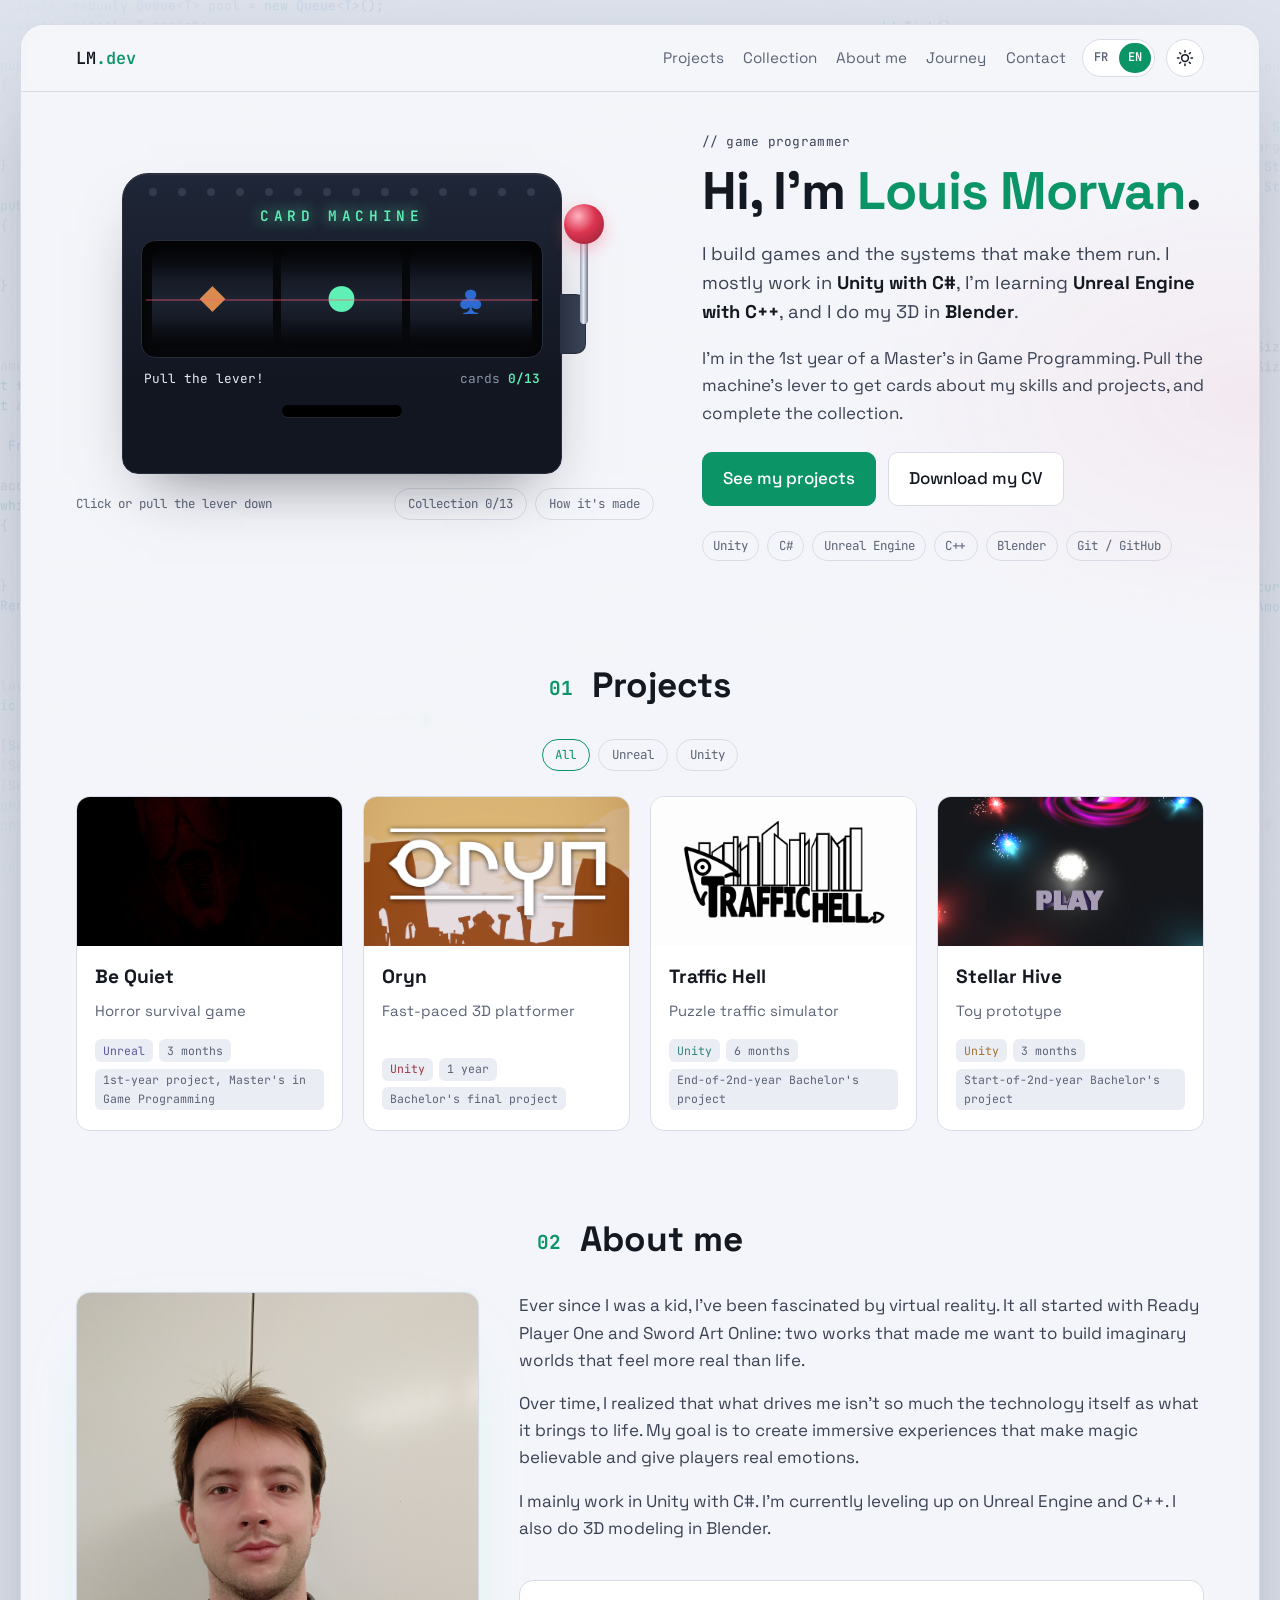
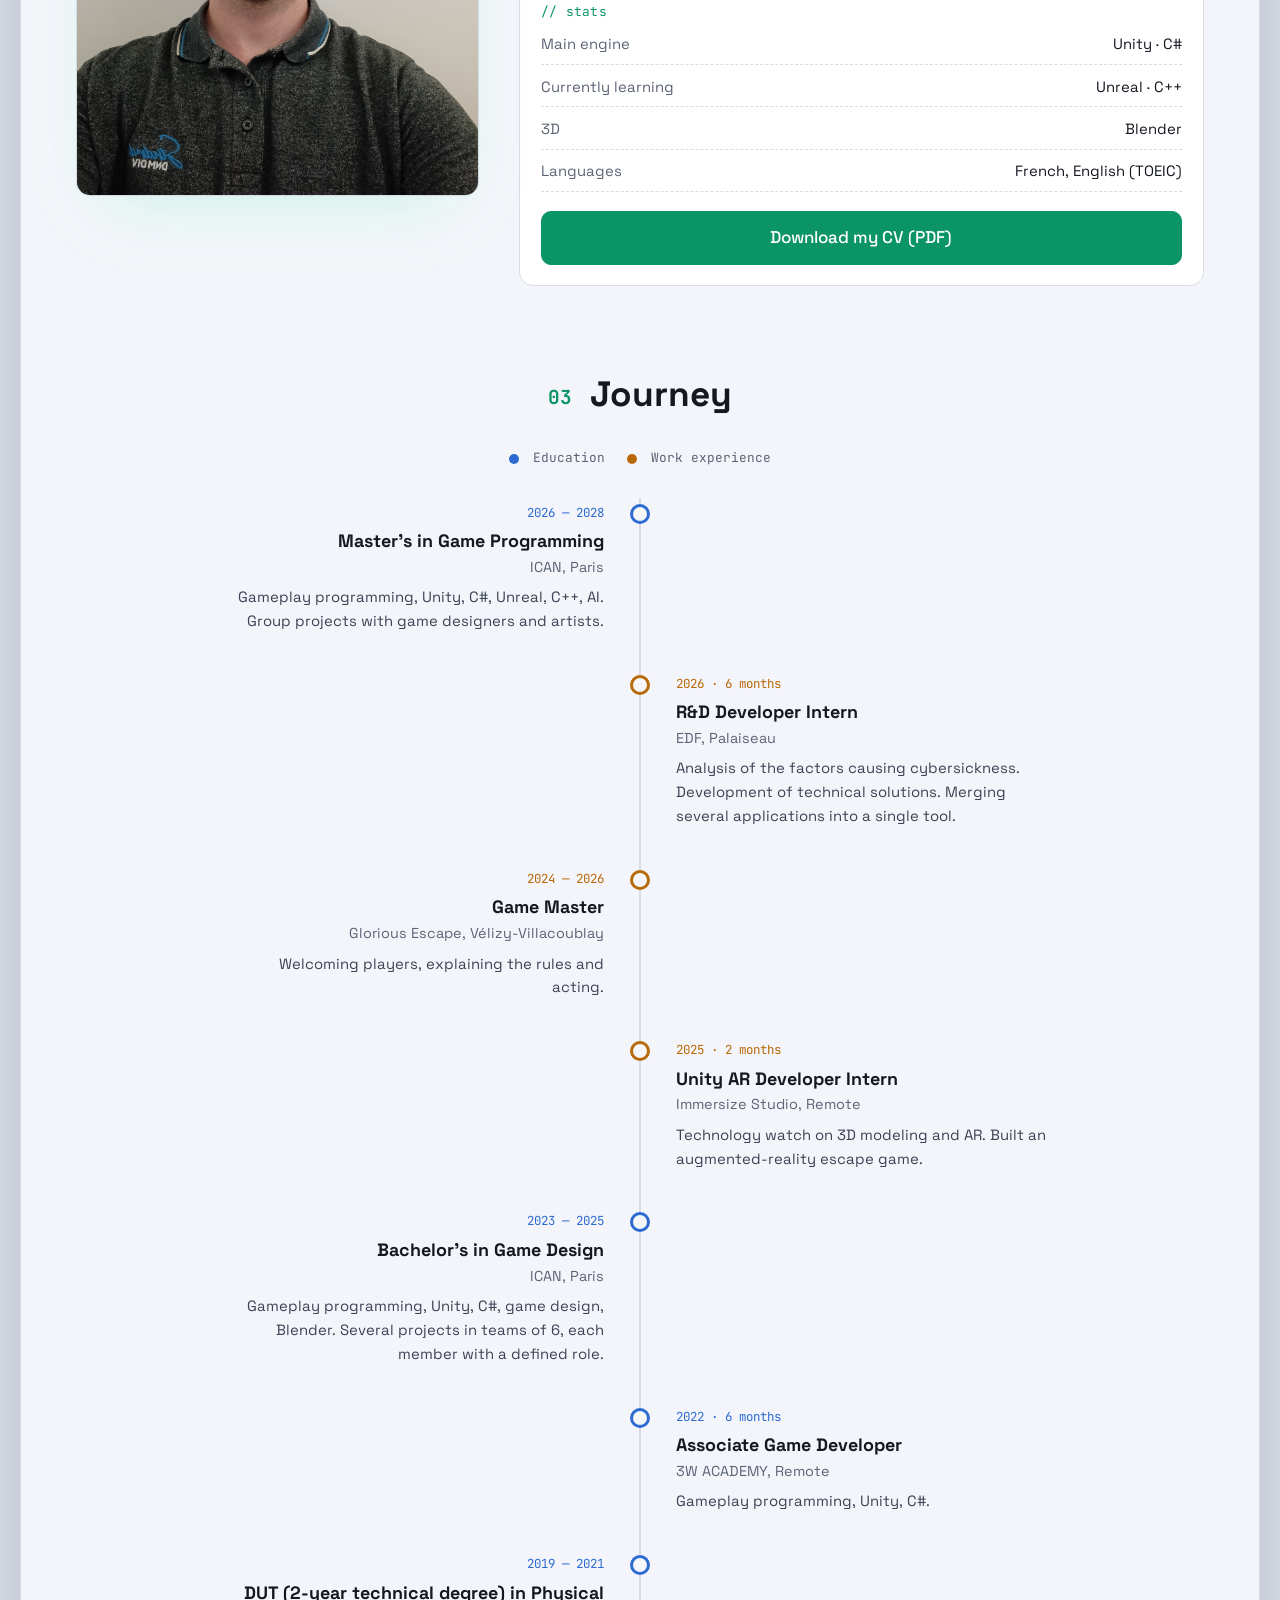
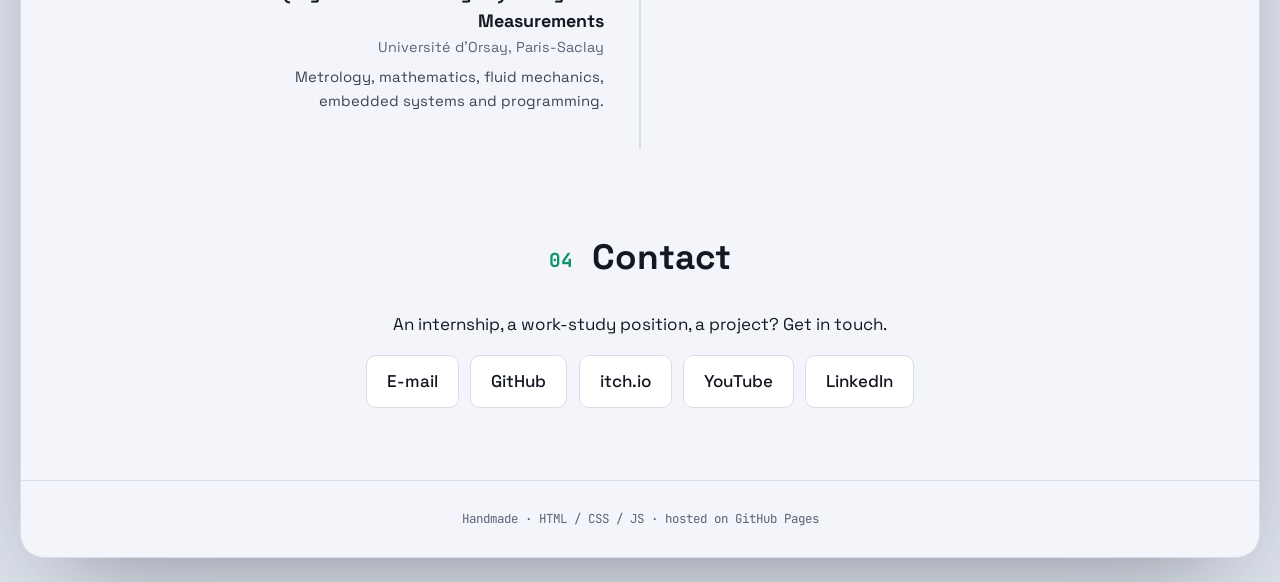
==== commit 14914816: "Ajout data + ajout english" ====
--- a/index.html
+++ b/index.html
@@ -1,5 +1,5 @@
 <!doctype html>
-<html lang="fr">
+<html lang="fr" data-title-key="meta.title.home">
 <head>
   <meta charset="utf-8">
   <meta name="viewport" content="width=device-width, initial-scale=1">
@@ -10,6 +10,7 @@
   <link href="https://fonts.googleapis.com/css2?family=JetBrains+Mono:wght@400;600&family=Space+Grotesk:wght@400;500;700&display=swap" rel="stylesheet">
   <link rel="stylesheet" href="css/style.css">
   <script src="js/theme.js"></script>
+  <script src="js/i18n.js"></script>
 </head>
 <body>
   <div class="frame">
@@ -17,13 +18,16 @@
     <a class="brand" href="index.html">LM<span>.dev</span></a>
     <div class="top-right">
       <nav>
-        <a href="#projets">Projets</a>
-        <a href="collection.html">Collection</a>
-        <a href="#about">Qui suis-je</a>
-        <a href="#parcours">Parcours</a>
-        <a href="#contact">Contact</a>
+        <a href="#projets" data-i18n="nav.projects">Projets</a>
+        <a href="collection.html" data-i18n="nav.collection">Collection</a>
+        <a href="#about" data-i18n="nav.about">Qui suis-je</a>
+        <a href="#parcours" data-i18n="nav.journey">Parcours</a>
+        <a href="#contact" data-i18n="nav.contact">Contact</a>
       </nav>
-      <button class="theme-toggle" id="themeToggle" type="button" aria-label="Changer de thème">
+      <button class="lang-toggle" id="langToggle" type="button" aria-label="Switch to English">
+        <span data-lang="fr">FR</span><span data-lang="en">EN</span>
+      </button>
+      <button class="theme-toggle" id="themeToggle" type="button" aria-label="Changer de thème" data-i18n-attr="aria-label:theme.label">
         <svg class="moon" viewBox="0 0 24 24" fill="none" stroke="currentColor" stroke-width="2" stroke-linecap="round" stroke-linejoin="round" aria-hidden="true"><path d="M21 12.8A9 9 0 1 1 11.2 3a7 7 0 0 0 9.8 9.8z"/></svg>
         <svg class="sun" viewBox="0 0 24 24" fill="none" stroke="currentColor" stroke-width="2" stroke-linecap="round" aria-hidden="true"><circle cx="12" cy="12" r="4.5"/><path d="M12 2v2M12 20v2M4.9 4.9l1.4 1.4M17.7 17.7l1.4 1.4M2 12h2M20 12h2M4.9 19.1l1.4-1.4M17.7 6.3l1.4-1.4"/></svg>
       </button>
@@ -47,8 +51,8 @@
               <div class="payline"></div>
             </div>
             <div class="m-info mono">
-              <span id="slotMsg" aria-live="polite">Tirez le levier !</span>
-              <span>cartes <b data-card-count>0/0</b></span>
+              <span id="slotMsg" aria-live="polite" data-i18n="slot.pull">Tirez le levier !</span>
+              <span><span data-i18n="machine.cards">cartes</span> <b data-card-count>0/0</b></span>
             </div>
             <div class="m-slot" aria-hidden="true">
               <div class="m-mouth"></div>
@@ -58,40 +62,40 @@
           <div class="lever" id="lever">
             <div class="lever-base" aria-hidden="true"></div>
             <div class="lever-stick" id="leverStick" aria-hidden="true"></div>
-            <button class="lever-ball" id="leverBall" type="button" aria-label="Tirer le levier"></button>
+            <button class="lever-ball" id="leverBall" type="button" aria-label="Tirer le levier" data-i18n-attr="aria-label:machine.lever"></button>
           </div>
         </div>
         <div class="game-bar">
-          <span class="mono muted">Cliquez ou tirez le levier vers le bas</span>
+          <span class="mono muted" data-i18n="machine.hint">Cliquez ou tirez le levier vers le bas</span>
           <div class="game-buttons">
-            <a class="chip" href="collection.html">Collection <span data-card-count>0/0</span></a>
-            <button class="chip" id="btnHow" type="button" aria-expanded="false">Comment c'est fait</button>
+            <a class="chip" href="collection.html"><span data-i18n="machine.collection">Collection</span> <span data-card-count>0/0</span></a>
+            <button class="chip" id="btnHow" type="button" aria-expanded="false" data-i18n="how.btn">Comment c'est fait</button>
           </div>
         </div>
         <div class="how" id="howPanel" hidden>
-          <p class="mono label">// sous le capot</p>
+          <p class="mono label" data-i18n="how.title">// sous le capot</p>
           <ul>
-            <li><b>Tirage pondéré sans remise</b> : chaque rareté a un poids, et une carte obtenue sort du tirage. Pas de doublon possible.</li>
-            <li><b>Rouleaux</b> : bandes de symboles générées à chaque tirage, animées en CSS avec une courbe qui dépasse légèrement pour l'effet de rebond. Les cartes Or font durer le 3e rouleau.</li>
-            <li><b>Levier</b> : glisser avec les Pointer Events, retour en ressort (<i>ease-out-back</i>) calculé à la main.</li>
-            <li><b>Sauvegarde</b> de la collection dans le navigateur (localStorage).</li>
-            <li>Toutes les cartes sont décrites dans un seul fichier de données, comme des ScriptableObjects.</li>
+            <li data-i18n-html="how.1"><b>Tirage pondéré sans remise</b> : chaque rareté a un poids, et une carte obtenue sort du tirage. Pas de doublon possible.</li>
+            <li data-i18n-html="how.2"><b>Rouleaux</b> : bandes de symboles générées à chaque tirage, animées en CSS avec une courbe qui dépasse légèrement pour l'effet de rebond. Les cartes Or font durer le 3e rouleau.</li>
+            <li data-i18n-html="how.3"><b>Levier</b> : glisser avec les Pointer Events, retour en ressort (<i>ease-out-back</i>) calculé à la main.</li>
+            <li data-i18n-html="how.4"><b>Sauvegarde</b> de la collection dans le navigateur (localStorage).</li>
+            <li data-i18n-html="how.5">Toutes les cartes sont décrites dans un seul fichier de données, comme des ScriptableObjects.</li>
           </ul>
-          <p class="mono label" style="margin-top:.8rem">// chances au prochain tirage</p>
+          <p class="mono label" style="margin-top:.8rem" data-i18n="how.odds">// chances au prochain tirage</p>
           <ul class="odds" id="slotOdds"></ul>
         </div>
       </div>
 
       <div class="intro">
         <p class="mono label">// game programmer</p>
-        <h1>Salut, je suis <span class="accent">Louis Morvan</span>.</h1>
-        <p class="lead">Je développe des jeux et les systèmes qui les font tourner. Je travaille surtout sur
+        <h1 data-i18n-html="hero.title">Salut, je suis <span class="accent">Louis Morvan</span>.</h1>
+        <p class="lead" data-i18n-html="hero.lead">Je développe des jeux et les systèmes qui les font tourner. Je travaille surtout sur
           <b>Unity en C#</b>, j'apprends <b>Unreal Engine en C++</b>, et je fais ma 3D sur <b>Blender</b>.</p>
-        <p>Je suis en 1<sup>re</sup> année de Mastère Game Programming. Tirez le levier de la machine pour obtenir des cartes
+        <p data-i18n-html="hero.text">Je suis en 1<sup>re</sup> année de Mastère Game Programming. Tirez le levier de la machine pour obtenir des cartes
           sur mes compétences et mes projets, et complétez la collection.</p>
         <div class="cta">
-          <a class="btn primary" href="#projets">Voir mes projets</a>
-          <a class="btn" href="assets/CV_Louis_Morvan.pdf" download>Télécharger mon CV</a>
+          <a class="btn primary" href="#projets" data-i18n="hero.projects">Voir mes projets</a>
+          <a class="btn" href="assets/CV_Louis_Morvan.pdf" download data-i18n="hero.cv">Télécharger mon CV</a>
         </div>
         <ul class="tags" id="skillTags"></ul>
       </div>
@@ -99,14 +103,14 @@
 
     <!-- PROJETS -->
     <section id="projets" class="section">
-      <h2 class="section-title"><span class="mono">01</span> Projets</h2>
+      <h2 class="section-title"><span class="mono">01</span> <span data-i18n="section.projects">Projets</span></h2>
       <div class="filters" id="filters" role="group" aria-label="Filtrer les projets"></div>
       <div class="cards" id="projectCards"></div>
     </section>
 
     <!-- QUI SUIS-JE -->
     <section id="about" class="section">
-      <h2 class="section-title"><span class="mono">02</span> Qui suis-je</h2>
+      <h2 class="section-title"><span class="mono">02</span> <span data-i18n="section.about">Qui suis-je</span></h2>
       <div class="about">
         <figure class="about-photo" id="aboutPhoto">
           <!-- Rempli par site.js : la photo définie dans data.js (photo: "assets/photo.jpg"), sinon un placeholder -->
@@ -116,7 +120,7 @@
         <aside class="about-card">
           <p class="mono label">// stats</p>
           <dl class="stats" id="aboutStats"></dl>
-          <a class="btn primary full" href="assets/CV_Louis_Morvan.pdf" download>Télécharger mon CV (PDF)</a>
+          <a class="btn primary full" href="assets/CV_Louis_Morvan.pdf" download data-i18n="about.cv">Télécharger mon CV (PDF)</a>
         </aside>
         </div>
       </div>
@@ -124,28 +128,30 @@
 
     <!-- PARCOURS -->
     <section id="parcours" class="section">
-      <h2 class="section-title"><span class="mono">03</span> Parcours</h2>
+      <h2 class="section-title"><span class="mono">03</span> <span data-i18n="section.journey">Parcours</span></h2>
       <div class="timeline-legend mono">
-        <span><i class="dot edu"></i> Études</span>
-        <span><i class="dot pro"></i> Expérience pro</span>
+        <span><i class="dot edu"></i> <span data-i18n="journey.edu">Études</span></span>
+        <span><i class="dot pro"></i> <span data-i18n="journey.pro">Expérience pro</span></span>
       </div>
       <ol class="timeline" id="timeline"></ol>
     </section>
 
     <!-- CONTACT -->
     <section id="contact" class="section contact">
-      <h2 class="section-title"><span class="mono">04</span> Contact</h2>
-      <p>Un stage, une alternance, un projet ? Écrivez-moi.</p>
+      <h2 class="section-title"><span class="mono">04</span> <span data-i18n="section.contact">Contact</span></h2>
+      <p data-i18n="contact.text">Un stage, une alternance, un projet ? Écrivez-moi.</p>
       <div class="links" id="contactLinks"></div>
     </section>
   </main>
 
-  <footer class="footer mono muted">Fait main · HTML / CSS / JS · hébergé sur GitHub Pages</footer>
+  <footer class="footer mono muted" data-i18n="footer">Fait main · HTML / CSS / JS · hébergé sur GitHub Pages</footer>
   </div>
 
+  <script>I18N.applyStatic();</script>
   <script src="js/bg.js"></script>
 
   <script src="js/data.js"></script>
+  <script src="js/data.en.js"></script>
   <script src="js/site.js"></script>
   <script src="js/cards.js"></script>
   <script src="js/slots.js"></script>
--- a/css/style.css
+++ b/css/style.css
@@ -500,3 +500,18 @@
   :root { --frame-r: 16px; }
   .frame { margin: 10px 8px; }
 }
+
+/* Bouton de langue FR / EN */
+.lang-toggle {
+  flex: none; display: inline-flex; align-items: center; height: 38px; padding: 3px; gap: 2px; cursor: pointer;
+  border-radius: 999px; border: 1px solid var(--line); background: var(--panel);
+  font-family: var(--mono); font-size: .75rem; font-weight: 600; color: var(--muted);
+  transition: border-color .15s;
+}
+.lang-toggle:hover { border-color: var(--accent); }
+.lang-toggle:focus-visible { outline: 2px solid var(--accent); outline-offset: 2px; }
+.lang-toggle span { padding: 0 .55rem; height: 100%; display: grid; place-items: center; border-radius: 999px; transition: background .15s, color .15s; }
+.lang-toggle span.on { background: var(--accent); color: var(--on-accent); }
+.top-right { gap: .7rem; }
+.top-right nav { margin-right: .3rem; }
+@media (max-width: 640px) { .lang-toggle span { padding: 0 .4rem; } }
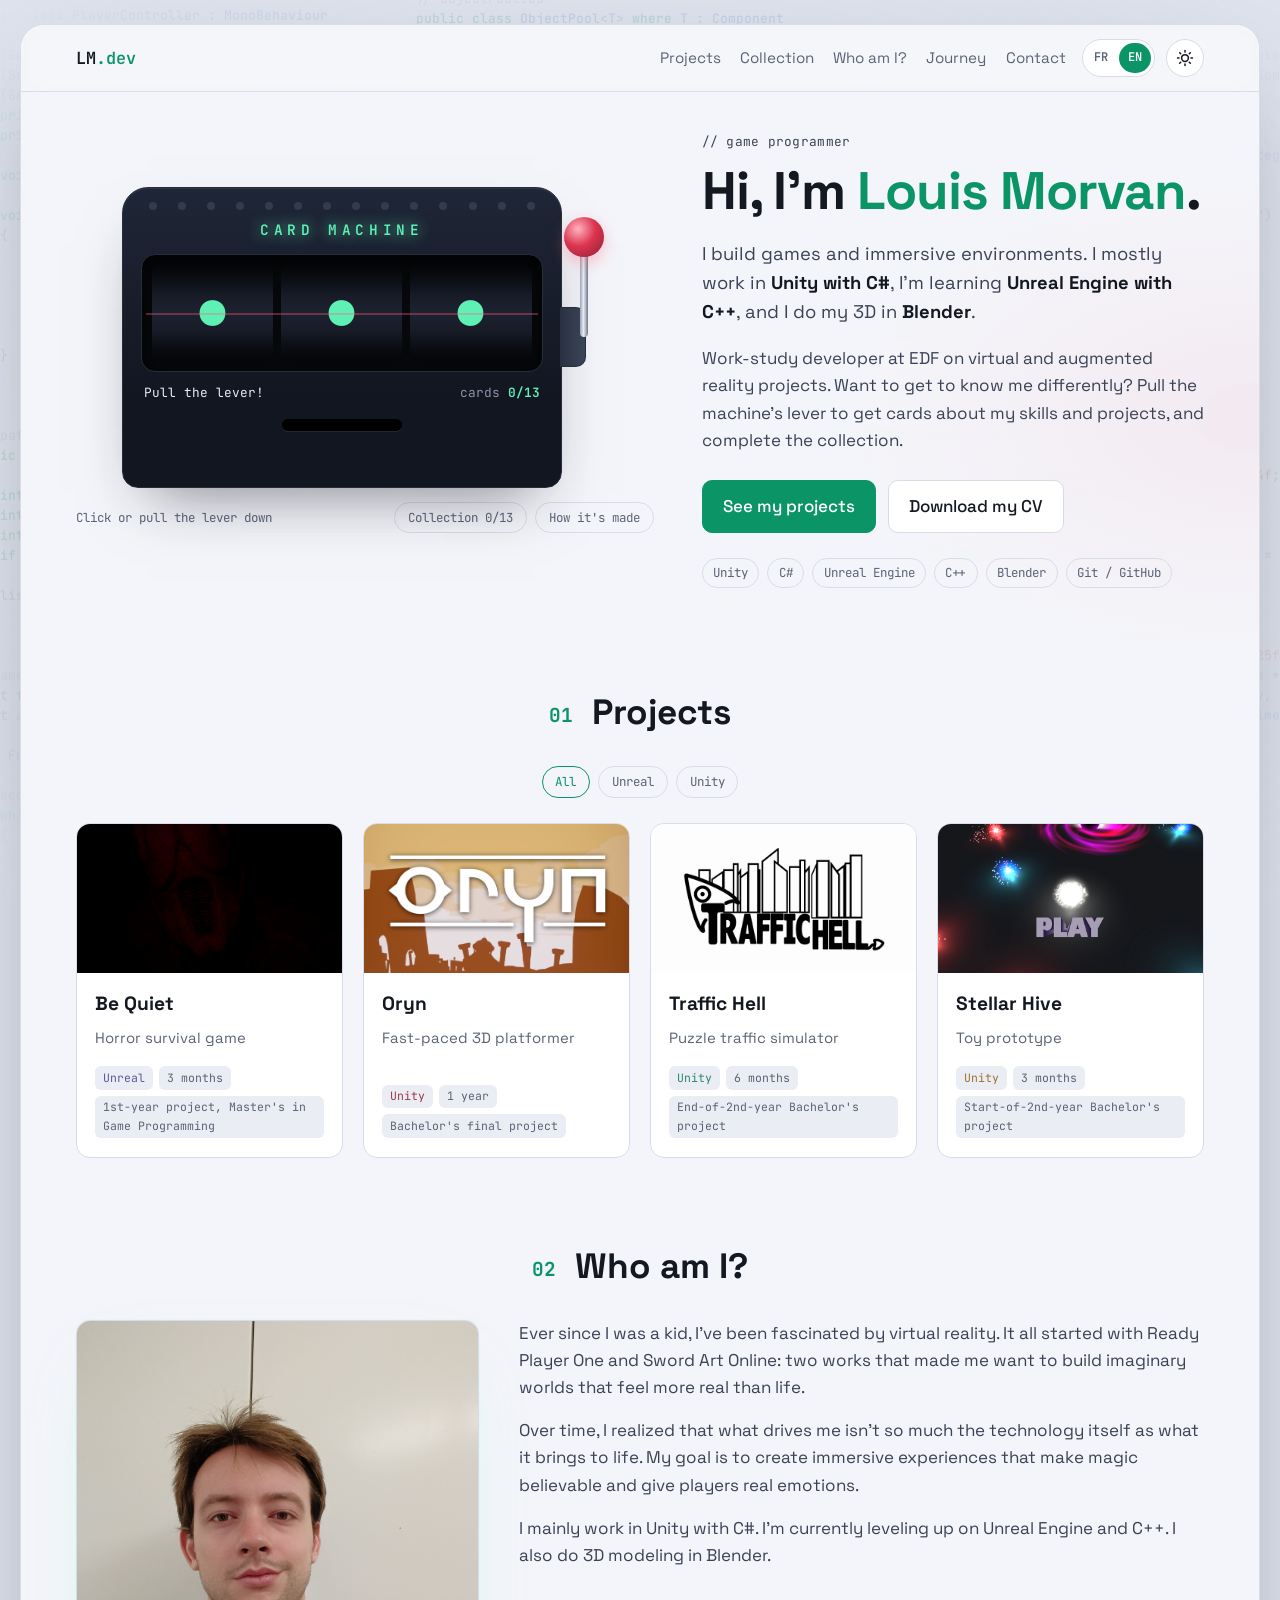
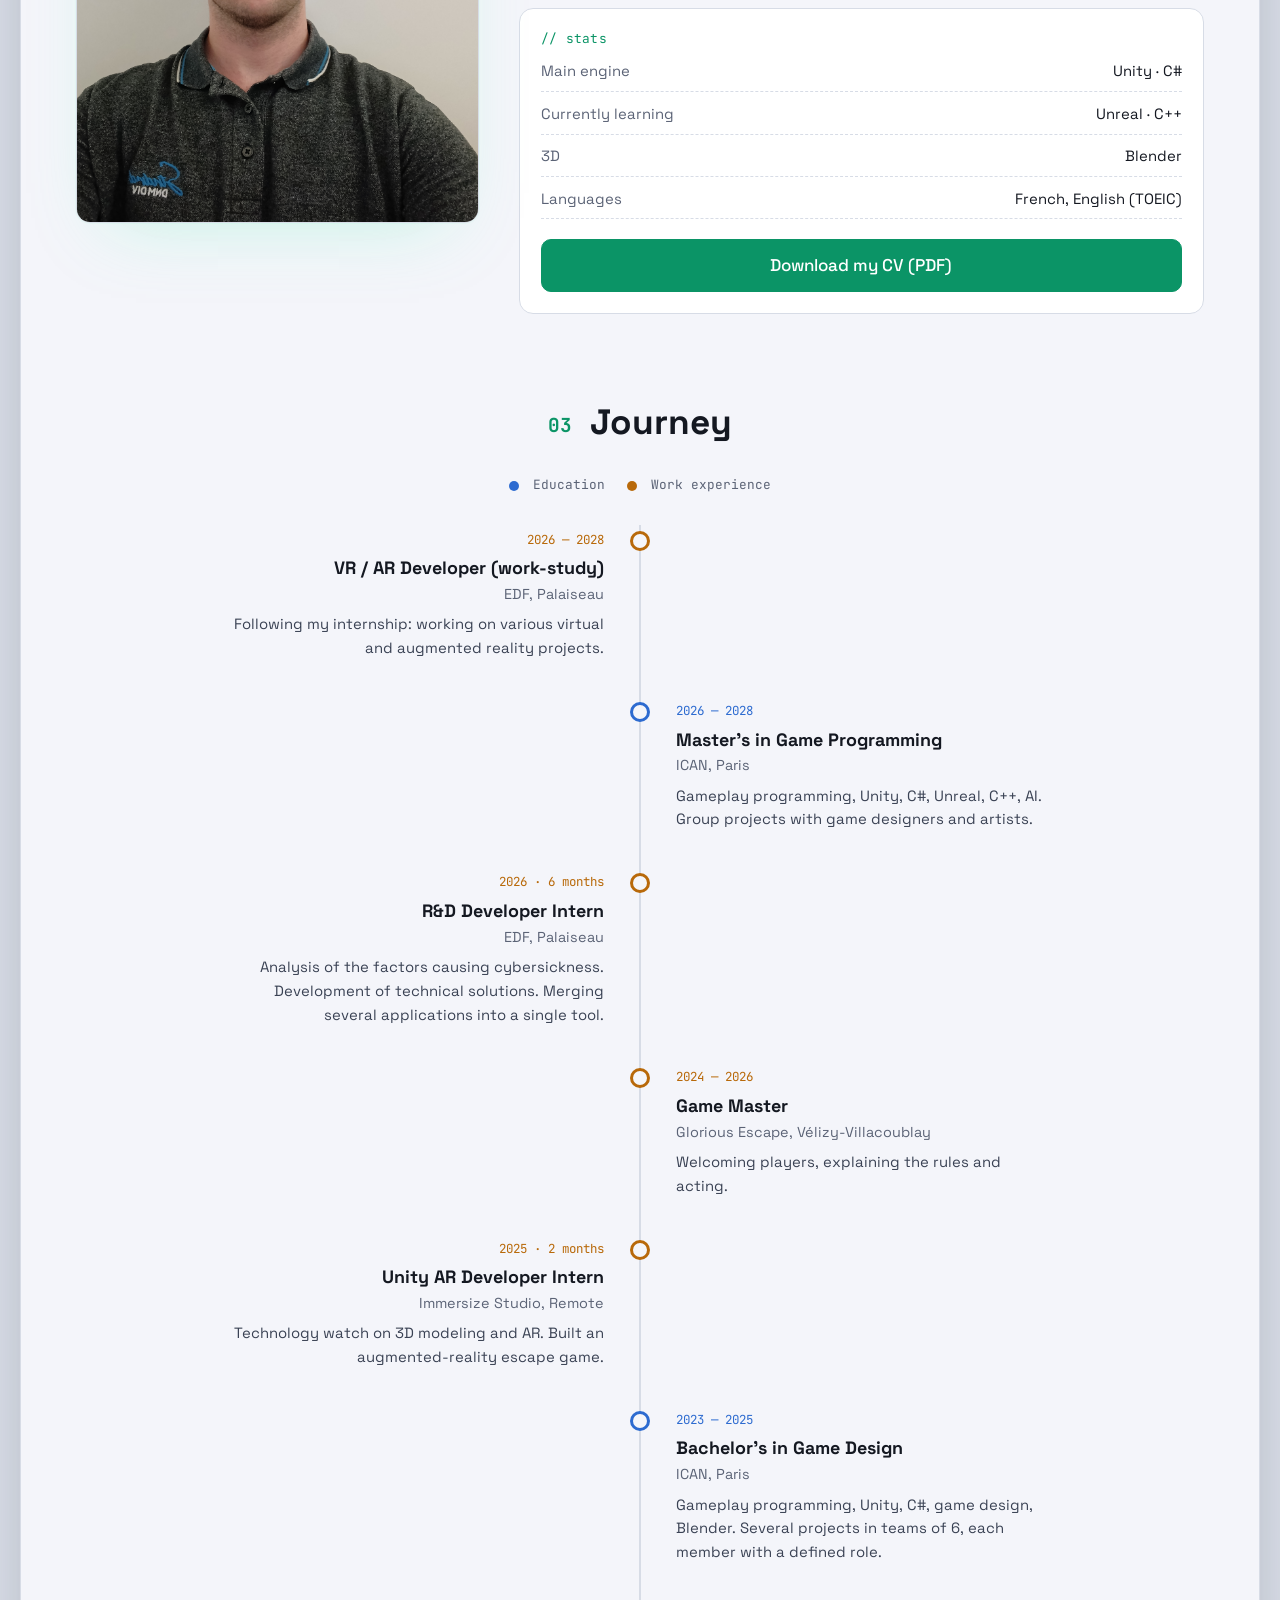
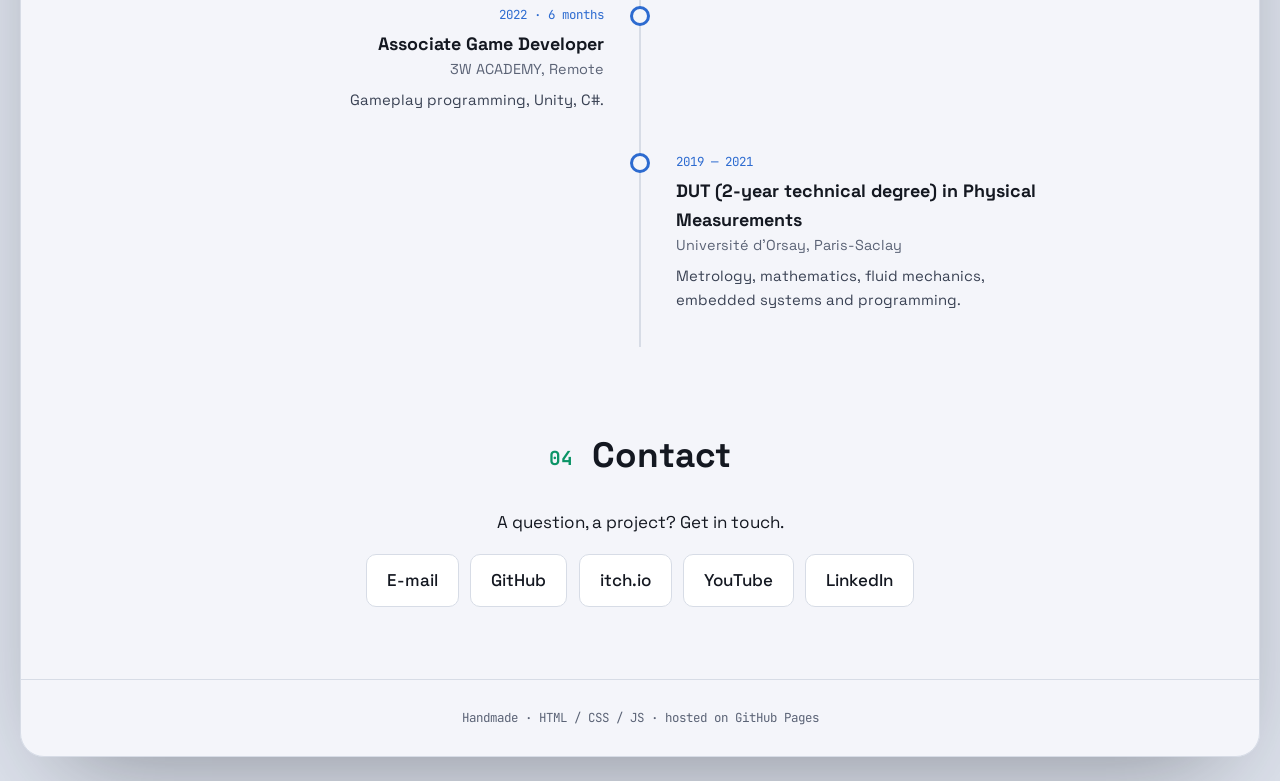
==== commit 0bca9888: "fix: info + ajout info alternance" ====
--- a/index.html
+++ b/index.html
@@ -20,7 +20,7 @@
       <nav>
         <a href="#projets" data-i18n="nav.projects">Projets</a>
         <a href="collection.html" data-i18n="nav.collection">Collection</a>
-        <a href="#about" data-i18n="nav.about">Qui suis-je</a>
+        <a href="#about" data-i18n="nav.about">Qui suis-je ?</a>
         <a href="#parcours" data-i18n="nav.journey">Parcours</a>
         <a href="#contact" data-i18n="nav.contact">Contact</a>
       </nav>
@@ -89,9 +89,9 @@
       <div class="intro">
         <p class="mono label">// game programmer</p>
         <h1 data-i18n-html="hero.title">Salut, je suis <span class="accent">Louis Morvan</span>.</h1>
-        <p class="lead" data-i18n-html="hero.lead">Je développe des jeux et les systèmes qui les font tourner. Je travaille surtout sur
+        <p class="lead" data-i18n-html="hero.lead">Je développe des jeux et des environnements immersifs. Je travaille surtout sur
           <b>Unity en C#</b>, j'apprends <b>Unreal Engine en C++</b>, et je fais ma 3D sur <b>Blender</b>.</p>
-        <p data-i18n-html="hero.text">Je suis en 1<sup>re</sup> année de Mastère Game Programming. Tirez le levier de la machine pour obtenir des cartes
+        <p data-i18n-html="hero.text">En alternance chez EDF sur des projets de réalité virtuelle et augmentée. Envie de me découvrir autrement ? Tirez le levier de la machine pour obtenir des cartes
           sur mes compétences et mes projets, et complétez la collection.</p>
         <div class="cta">
           <a class="btn primary" href="#projets" data-i18n="hero.projects">Voir mes projets</a>
@@ -110,7 +110,7 @@
 
     <!-- QUI SUIS-JE -->
     <section id="about" class="section">
-      <h2 class="section-title"><span class="mono">02</span> <span data-i18n="section.about">Qui suis-je</span></h2>
+      <h2 class="section-title"><span class="mono">02</span> <span data-i18n="section.about">Qui suis-je ?</span></h2>
       <div class="about">
         <figure class="about-photo" id="aboutPhoto">
           <!-- Rempli par site.js : la photo définie dans data.js (photo: "assets/photo.jpg"), sinon un placeholder -->
@@ -139,7 +139,7 @@
     <!-- CONTACT -->
     <section id="contact" class="section contact">
       <h2 class="section-title"><span class="mono">04</span> <span data-i18n="section.contact">Contact</span></h2>
-      <p data-i18n="contact.text">Un stage, une alternance, un projet ? Écrivez-moi.</p>
+      <p data-i18n="contact.text">Une question, un projet ? Écrivez-moi.</p>
       <div class="links" id="contactLinks"></div>
     </section>
   </main>
